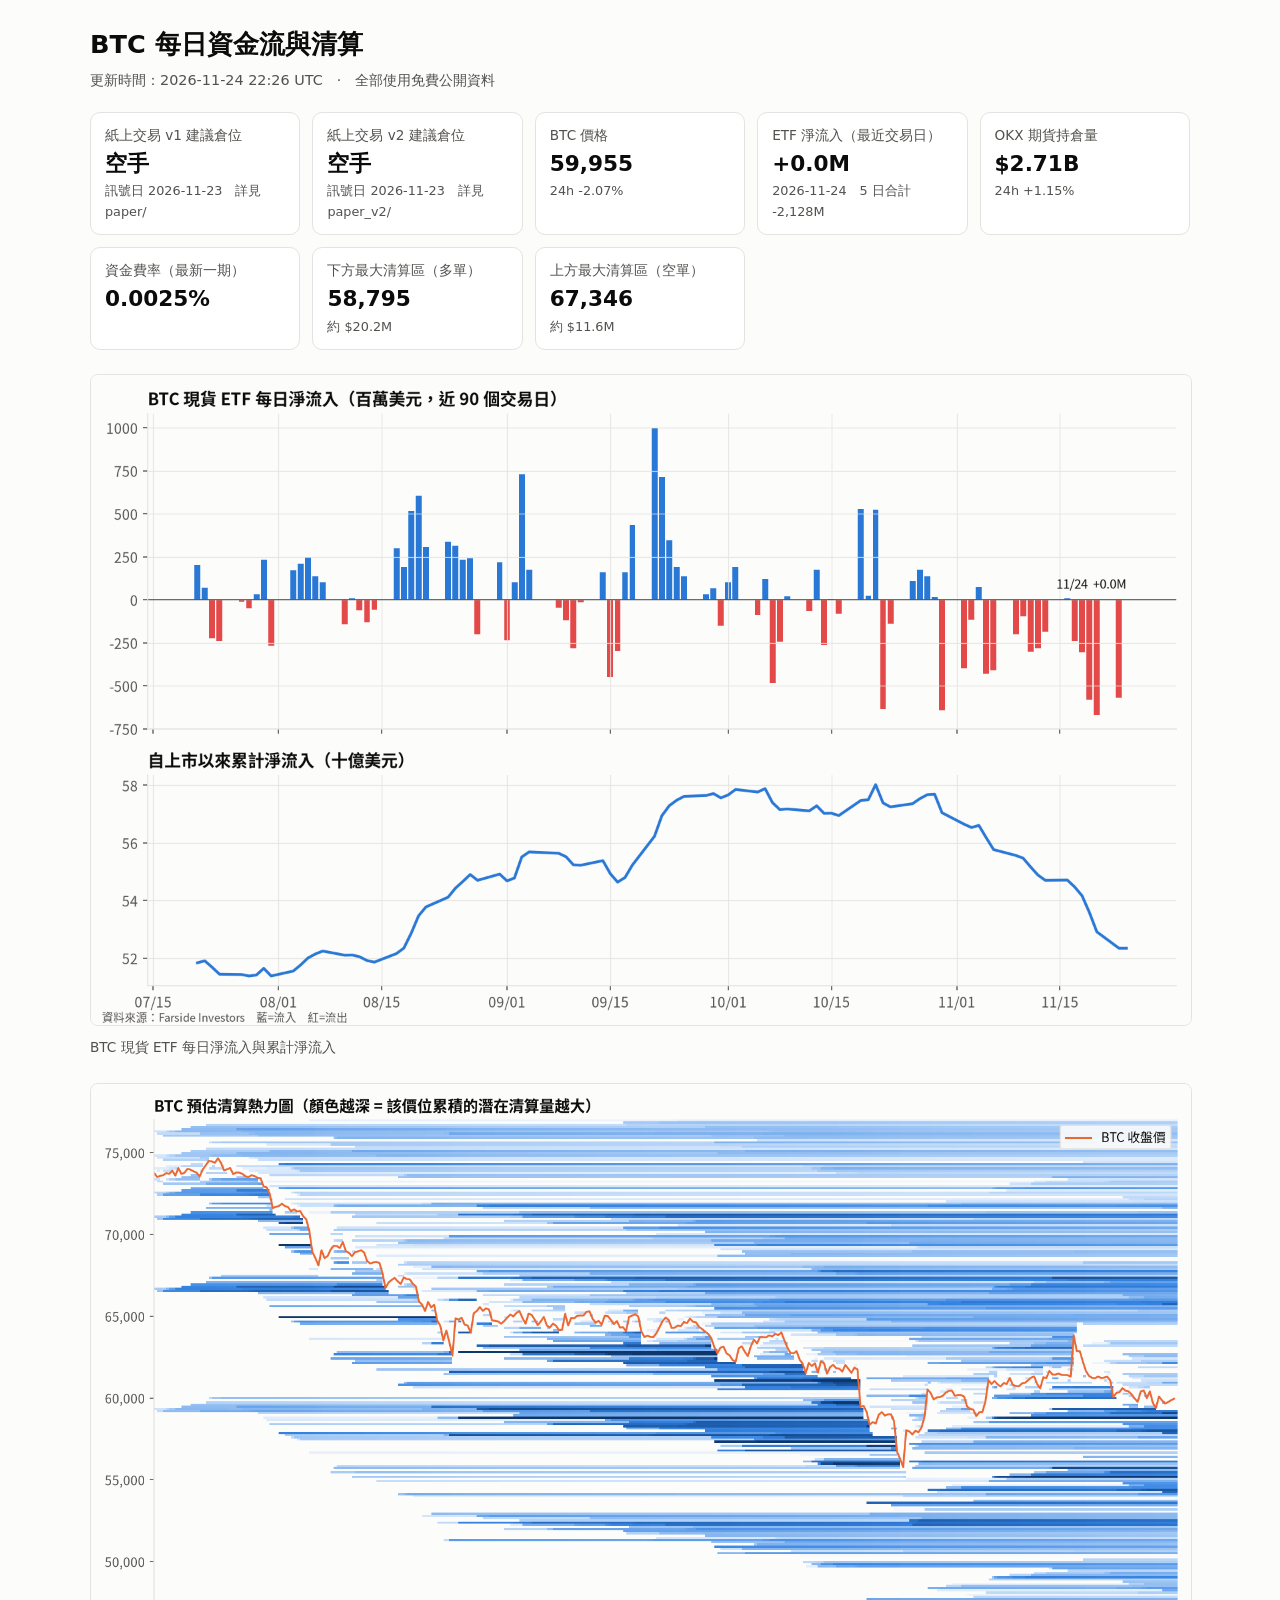
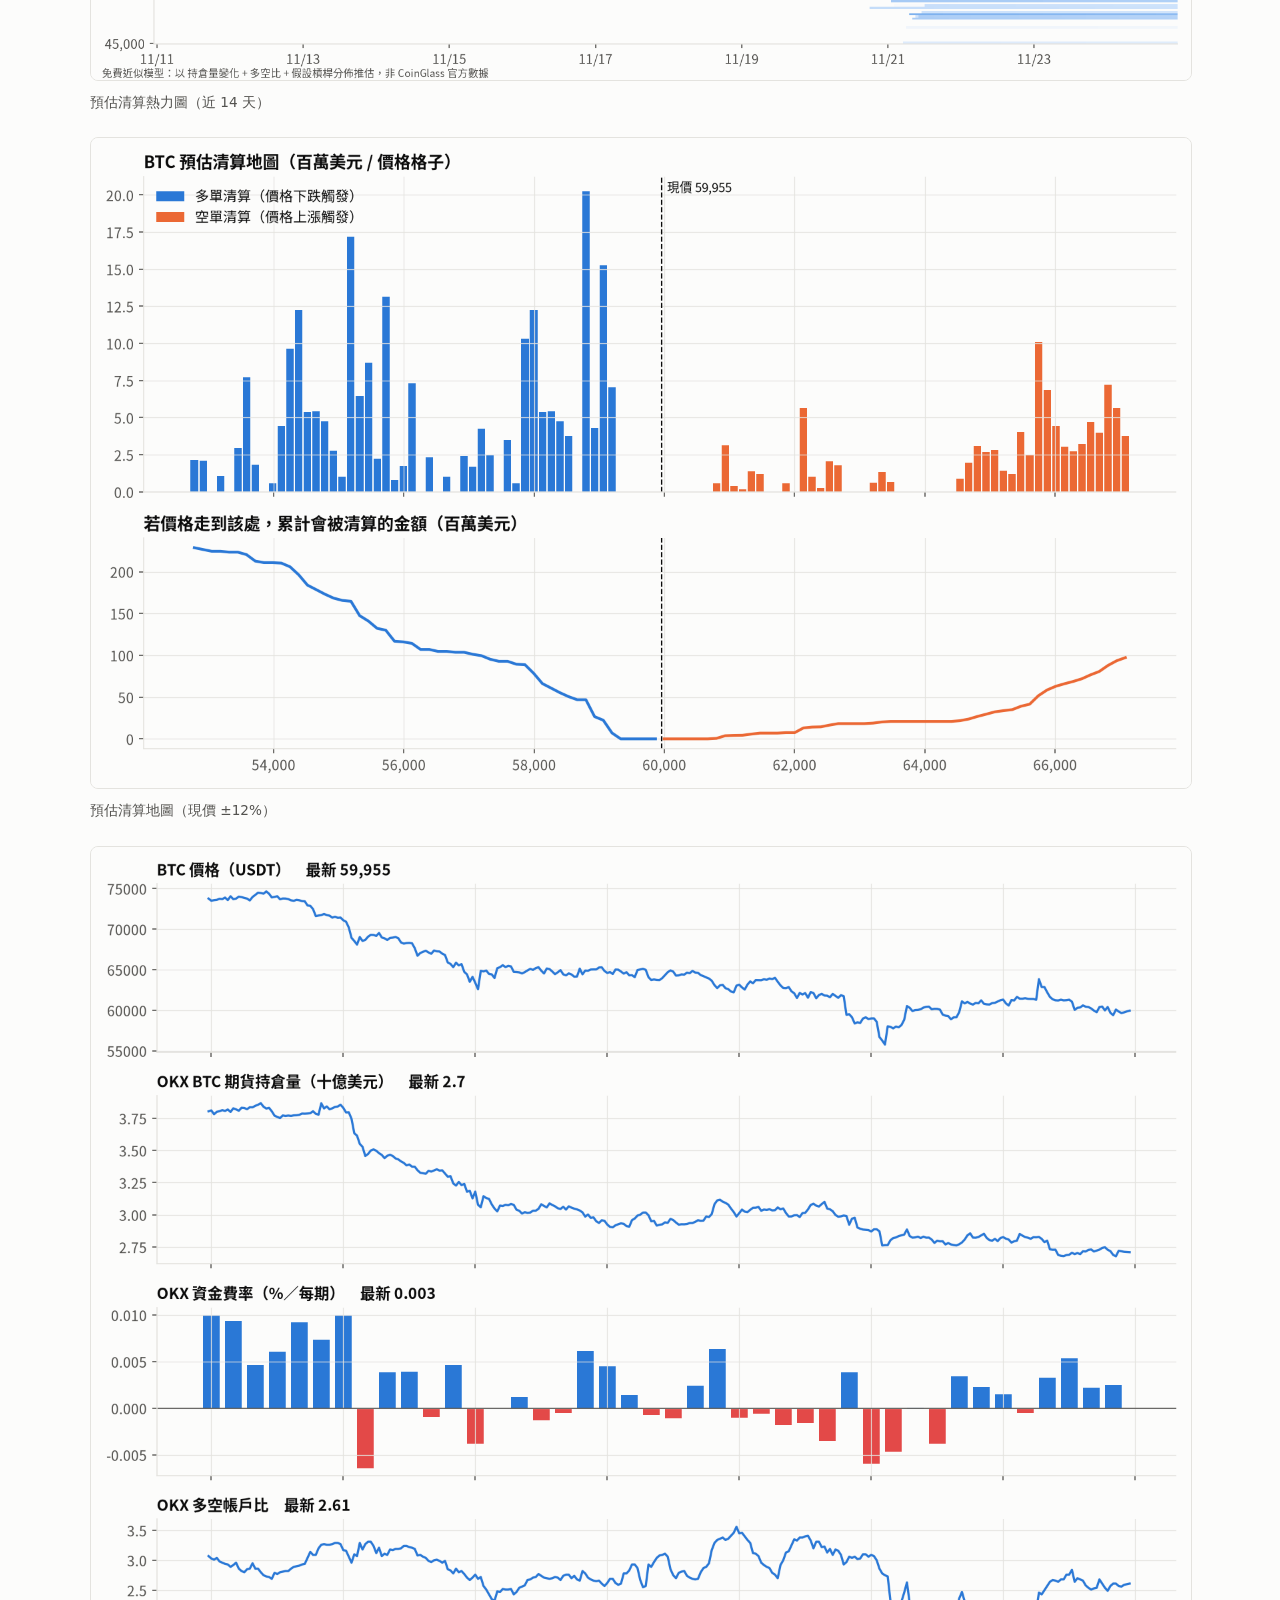
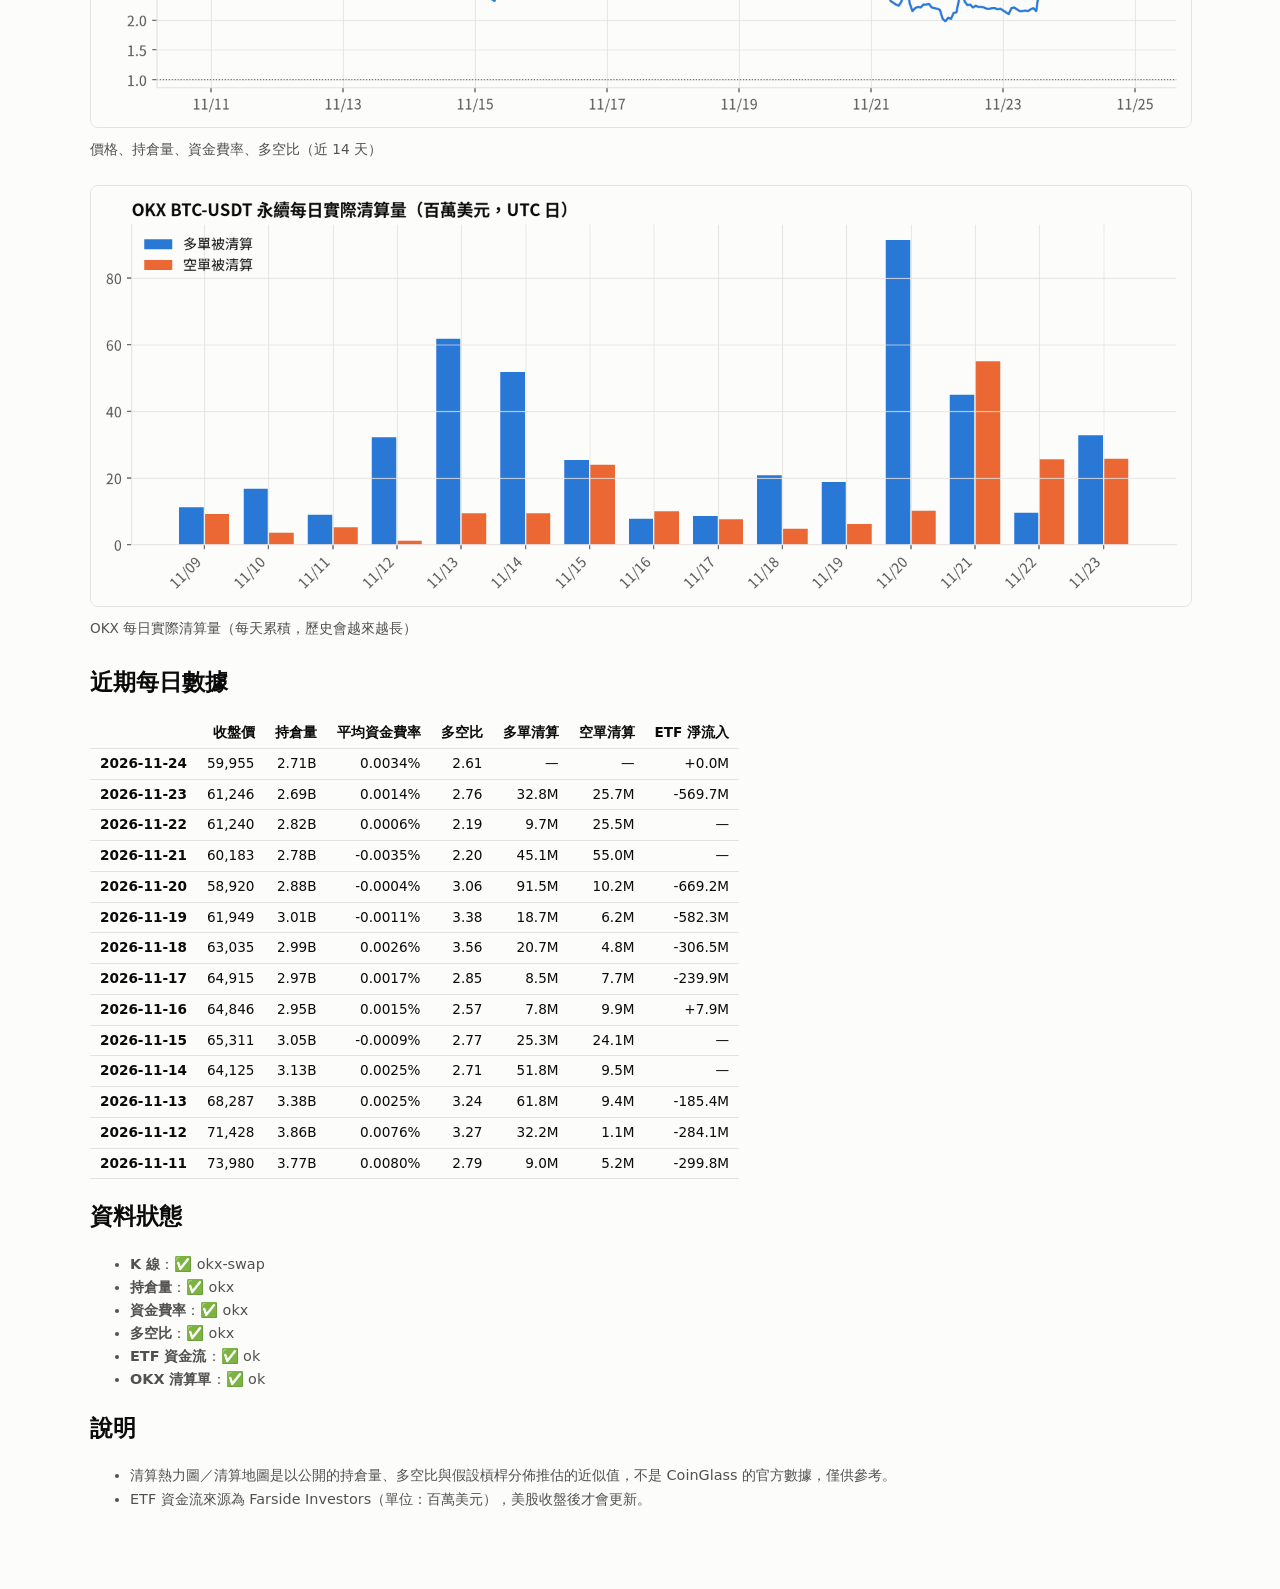
==== docs/index.html @ 1ba08d76 "chore: BTC daily update 2026-11-24 22:26 UTC" ====
<!doctype html>
<html lang="zh-Hant"><head><meta charset="utf-8">
<meta name="viewport" content="width=device-width,initial-scale=1">
<title>BTC 每日資金與清算</title>
<style>
:root { --bg:#fcfcfb; --fg:#0b0b0b; --fg2:#52514e; --line:#e4e3df; --card:#ffffff; }
@media (prefers-color-scheme: dark) { :root:not([data-theme="light"]) {
  --bg:#1a1a19; --fg:#f0efec; --fg2:#c3c2b7; --line:#383835; --card:#232322; } }
:root[data-theme="dark"] { --bg:#1a1a19; --fg:#f0efec; --fg2:#c3c2b7; --line:#383835; --card:#232322; }
body { margin:0; background:var(--bg); color:var(--fg);
  font:15px/1.6 system-ui,-apple-system,"Noto Sans TC","PingFang TC","Microsoft JhengHei",sans-serif; }
main { max-width:1100px; margin:0 auto; padding:24px 16px 64px; }
h1 { font-size:1.6rem; margin:0 0 4px; } .muted { color:var(--fg2); font-size:.9rem; }
.tiles { display:grid; grid-template-columns:repeat(auto-fit,minmax(180px,1fr)); gap:12px; margin:20px 0; }
.tile { background:var(--card); border:1px solid var(--line); border-radius:10px; padding:12px 14px; }
.lbl { color:var(--fg2); font-size:.85rem; } .val { font-size:1.35rem; font-weight:700; font-variant-numeric:tabular-nums; }
.sub { color:var(--fg2); font-size:.8rem; }
figure { margin:24px 0; } img { width:100%; height:auto; border-radius:8px; border:1px solid var(--line); background:#fcfcfb; }
figcaption { color:var(--fg2); font-size:.85rem; margin-top:4px; }
.scroll { overflow-x:auto; } table.data { border-collapse:collapse; font-variant-numeric:tabular-nums; font-size:.85rem; }
table.data th, table.data td { padding:4px 10px; border-bottom:1px solid var(--line); text-align:right; white-space:nowrap; }
</style></head><body><main>
<h1>BTC 每日資金流與清算</h1>
<div class="muted">更新時間：2026-11-24 22:26 UTC　·　全部使用免費公開資料</div>
<div class="tiles"><div class="tile"><div class="lbl">紙上交易 v1 建議倉位</div><div class="val">空手</div><div class="sub">訊號日 2026-11-23　詳見 paper/</div></div><div class="tile"><div class="lbl">紙上交易 v2 建議倉位</div><div class="val">空手</div><div class="sub">訊號日 2026-11-23　詳見 paper_v2/</div></div><div class="tile"><div class="lbl">BTC 價格</div><div class="val">59,955</div><div class="sub">24h -2.07%</div></div><div class="tile"><div class="lbl">ETF 淨流入（最近交易日）</div><div class="val">+0.0M</div><div class="sub">2026-11-24　5 日合計 -2,128M</div></div><div class="tile"><div class="lbl">OKX 期貨持倉量</div><div class="val">$2.71B</div><div class="sub">24h +1.15%</div></div><div class="tile"><div class="lbl">資金費率（最新一期）</div><div class="val">0.0025%</div><div class="sub"></div></div><div class="tile"><div class="lbl">下方最大清算區（多單）</div><div class="val">58,795</div><div class="sub">約 $20.2M</div></div><div class="tile"><div class="lbl">上方最大清算區（空單）</div><div class="val">67,346</div><div class="sub">約 $11.6M</div></div></div>
<figure><img src="img/etf_flows.png" alt="BTC 現貨 ETF 每日淨流入與累計淨流入" loading="lazy"><figcaption>BTC 現貨 ETF 每日淨流入與累計淨流入</figcaption></figure><figure><img src="img/liq_heatmap.png" alt="預估清算熱力圖（近 14 天）" loading="lazy"><figcaption>預估清算熱力圖（近 14 天）</figcaption></figure><figure><img src="img/liq_map.png" alt="預估清算地圖（現價 ±12%）" loading="lazy"><figcaption>預估清算地圖（現價 ±12%）</figcaption></figure><figure><img src="img/derivatives.png" alt="價格、持倉量、資金費率、多空比（近 14 天）" loading="lazy"><figcaption>價格、持倉量、資金費率、多空比（近 14 天）</figcaption></figure><figure><img src="img/liquidations_daily.png" alt="OKX 每日實際清算量（每天累積，歷史會越來越長）" loading="lazy"><figcaption>OKX 每日實際清算量（每天累積，歷史會越來越長）</figcaption></figure>
<h2>近期每日數據</h2><div class="scroll"><table class="dataframe data">
  <thead>
    <tr style="text-align: right;">
      <th></th>
      <th>收盤價</th>
      <th>持倉量</th>
      <th>平均資金費率</th>
      <th>多空比</th>
      <th>多單清算</th>
      <th>空單清算</th>
      <th>ETF 淨流入</th>
    </tr>
  </thead>
  <tbody>
    <tr>
      <th>2026-11-24</th>
      <td>59,955</td>
      <td>2.71B</td>
      <td>0.0034%</td>
      <td>2.61</td>
      <td>—</td>
      <td>—</td>
      <td>+0.0M</td>
    </tr>
    <tr>
      <th>2026-11-23</th>
      <td>61,246</td>
      <td>2.69B</td>
      <td>0.0014%</td>
      <td>2.76</td>
      <td>32.8M</td>
      <td>25.7M</td>
      <td>-569.7M</td>
    </tr>
    <tr>
      <th>2026-11-22</th>
      <td>61,240</td>
      <td>2.82B</td>
      <td>0.0006%</td>
      <td>2.19</td>
      <td>9.7M</td>
      <td>25.5M</td>
      <td>—</td>
    </tr>
    <tr>
      <th>2026-11-21</th>
      <td>60,183</td>
      <td>2.78B</td>
      <td>-0.0035%</td>
      <td>2.20</td>
      <td>45.1M</td>
      <td>55.0M</td>
      <td>—</td>
    </tr>
    <tr>
      <th>2026-11-20</th>
      <td>58,920</td>
      <td>2.88B</td>
      <td>-0.0004%</td>
      <td>3.06</td>
      <td>91.5M</td>
      <td>10.2M</td>
      <td>-669.2M</td>
    </tr>
    <tr>
      <th>2026-11-19</th>
      <td>61,949</td>
      <td>3.01B</td>
      <td>-0.0011%</td>
      <td>3.38</td>
      <td>18.7M</td>
      <td>6.2M</td>
      <td>-582.3M</td>
    </tr>
    <tr>
      <th>2026-11-18</th>
      <td>63,035</td>
      <td>2.99B</td>
      <td>0.0026%</td>
      <td>3.56</td>
      <td>20.7M</td>
      <td>4.8M</td>
      <td>-306.5M</td>
    </tr>
    <tr>
      <th>2026-11-17</th>
      <td>64,915</td>
      <td>2.97B</td>
      <td>0.0017%</td>
      <td>2.85</td>
      <td>8.5M</td>
      <td>7.7M</td>
      <td>-239.9M</td>
    </tr>
    <tr>
      <th>2026-11-16</th>
      <td>64,846</td>
      <td>2.95B</td>
      <td>0.0015%</td>
      <td>2.57</td>
      <td>7.8M</td>
      <td>9.9M</td>
      <td>+7.9M</td>
    </tr>
    <tr>
      <th>2026-11-15</th>
      <td>65,311</td>
      <td>3.05B</td>
      <td>-0.0009%</td>
      <td>2.77</td>
      <td>25.3M</td>
      <td>24.1M</td>
      <td>—</td>
    </tr>
    <tr>
      <th>2026-11-14</th>
      <td>64,125</td>
      <td>3.13B</td>
      <td>0.0025%</td>
      <td>2.71</td>
      <td>51.8M</td>
      <td>9.5M</td>
      <td>—</td>
    </tr>
    <tr>
      <th>2026-11-13</th>
      <td>68,287</td>
      <td>3.38B</td>
      <td>0.0025%</td>
      <td>3.24</td>
      <td>61.8M</td>
      <td>9.4M</td>
      <td>-185.4M</td>
    </tr>
    <tr>
      <th>2026-11-12</th>
      <td>71,428</td>
      <td>3.86B</td>
      <td>0.0076%</td>
      <td>3.27</td>
      <td>32.2M</td>
      <td>1.1M</td>
      <td>-284.1M</td>
    </tr>
    <tr>
      <th>2026-11-11</th>
      <td>73,980</td>
      <td>3.77B</td>
      <td>0.0080%</td>
      <td>2.79</td>
      <td>9.0M</td>
      <td>5.2M</td>
      <td>-299.8M</td>
    </tr>
  </tbody>
</table></div>
<h2>資料狀態</h2><ul class="muted"><li><b>K 線</b>：✅ okx-swap</li><li><b>持倉量</b>：✅ okx</li><li><b>資金費率</b>：✅ okx</li><li><b>多空比</b>：✅ okx</li><li><b>ETF 資金流</b>：✅ ok</li><li><b>OKX 清算單</b>：✅ ok</li></ul>
<h2>說明</h2><ul class="muted">
<li>清算熱力圖／清算地圖是以公開的持倉量、多空比與假設槓桿分佈推估的近似值，不是 CoinGlass 的官方數據，僅供參考。</li>
<li>ETF 資金流來源為 Farside Investors（單位：百萬美元），美股收盤後才會更新。</li>
</ul></main></body></html>
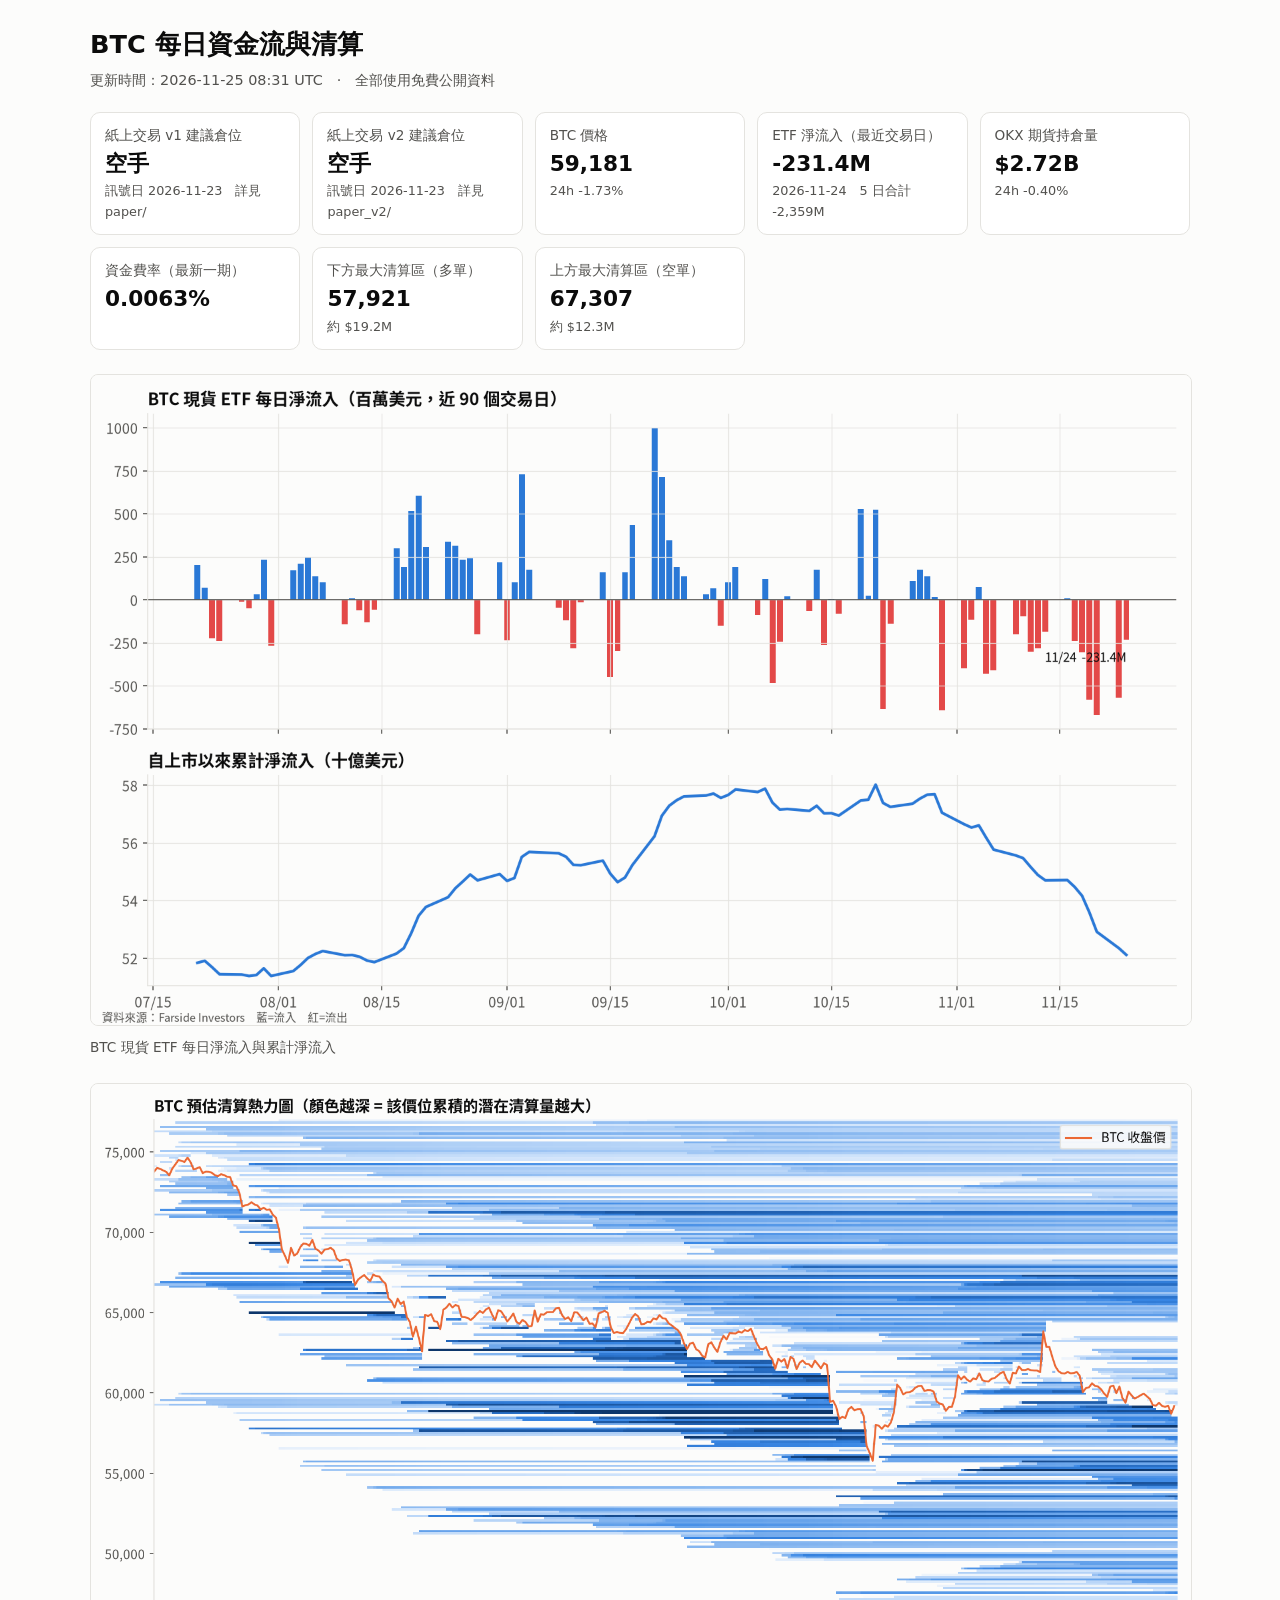
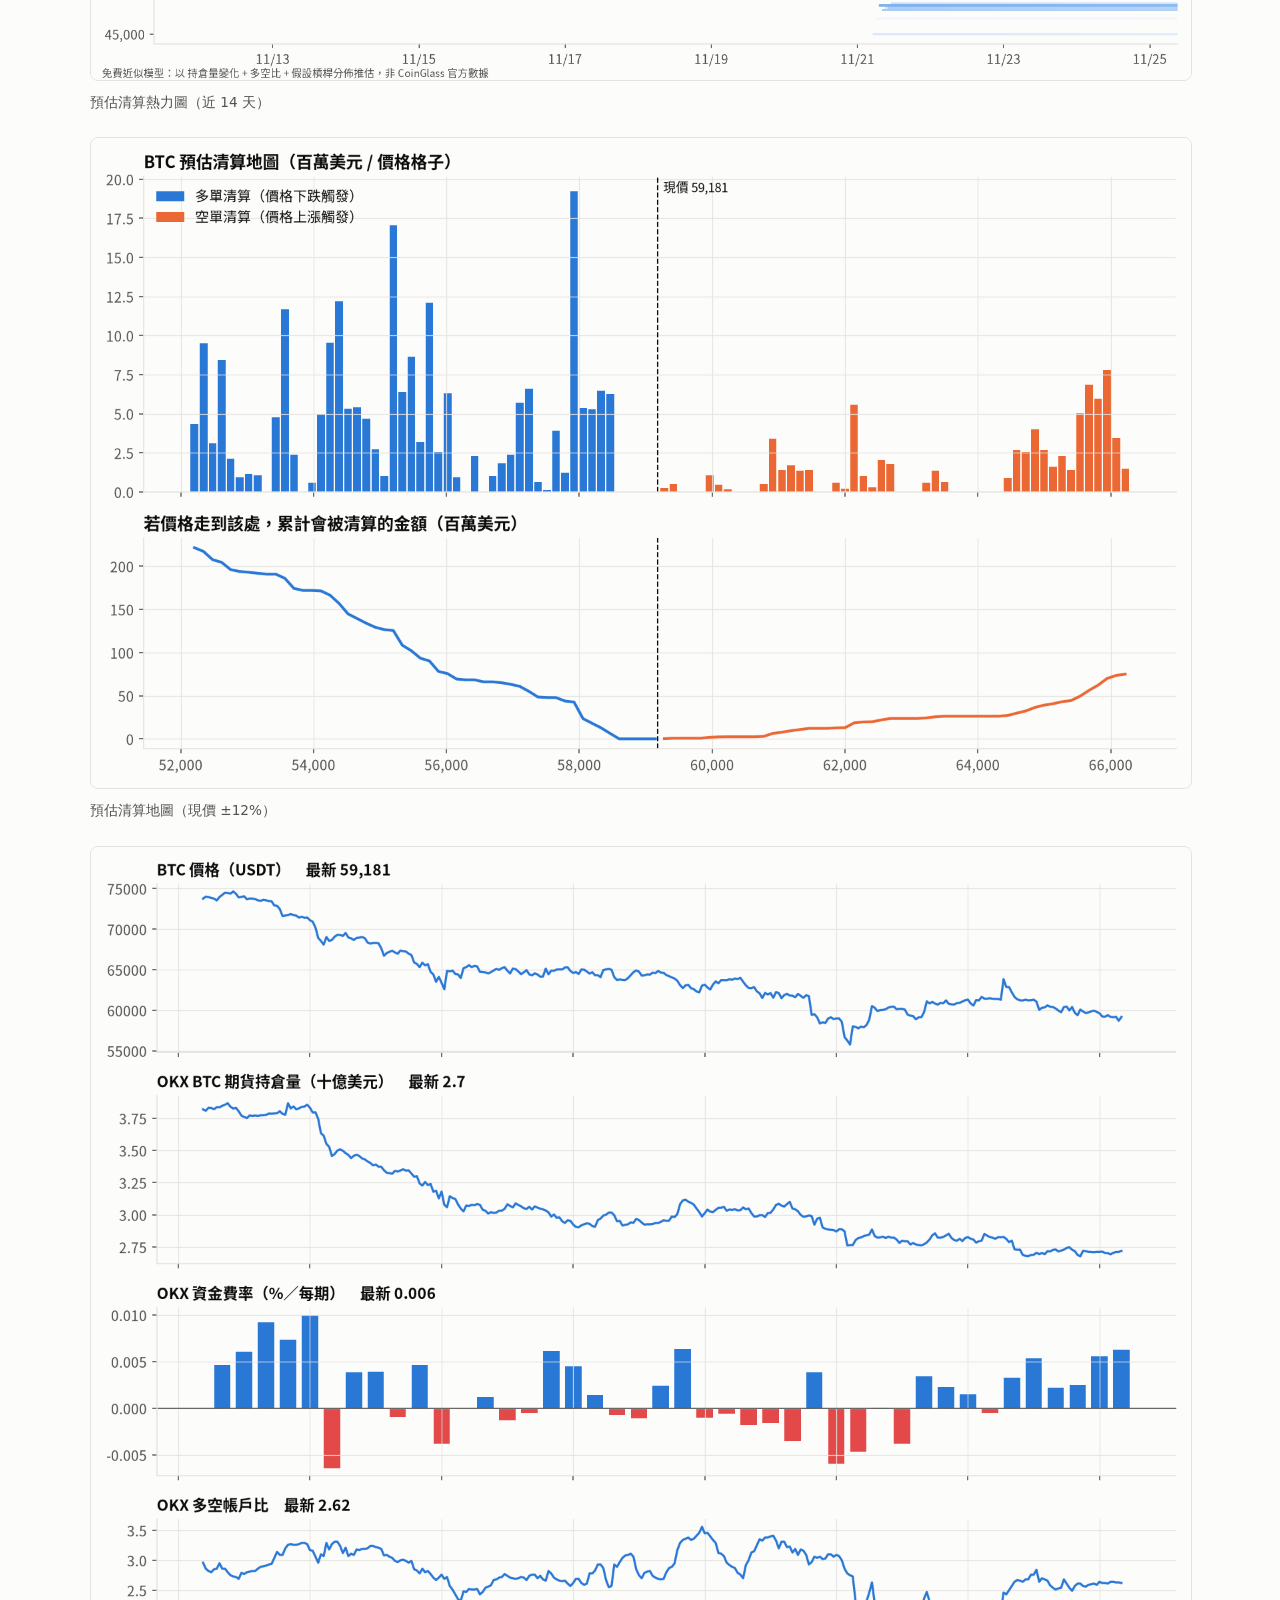
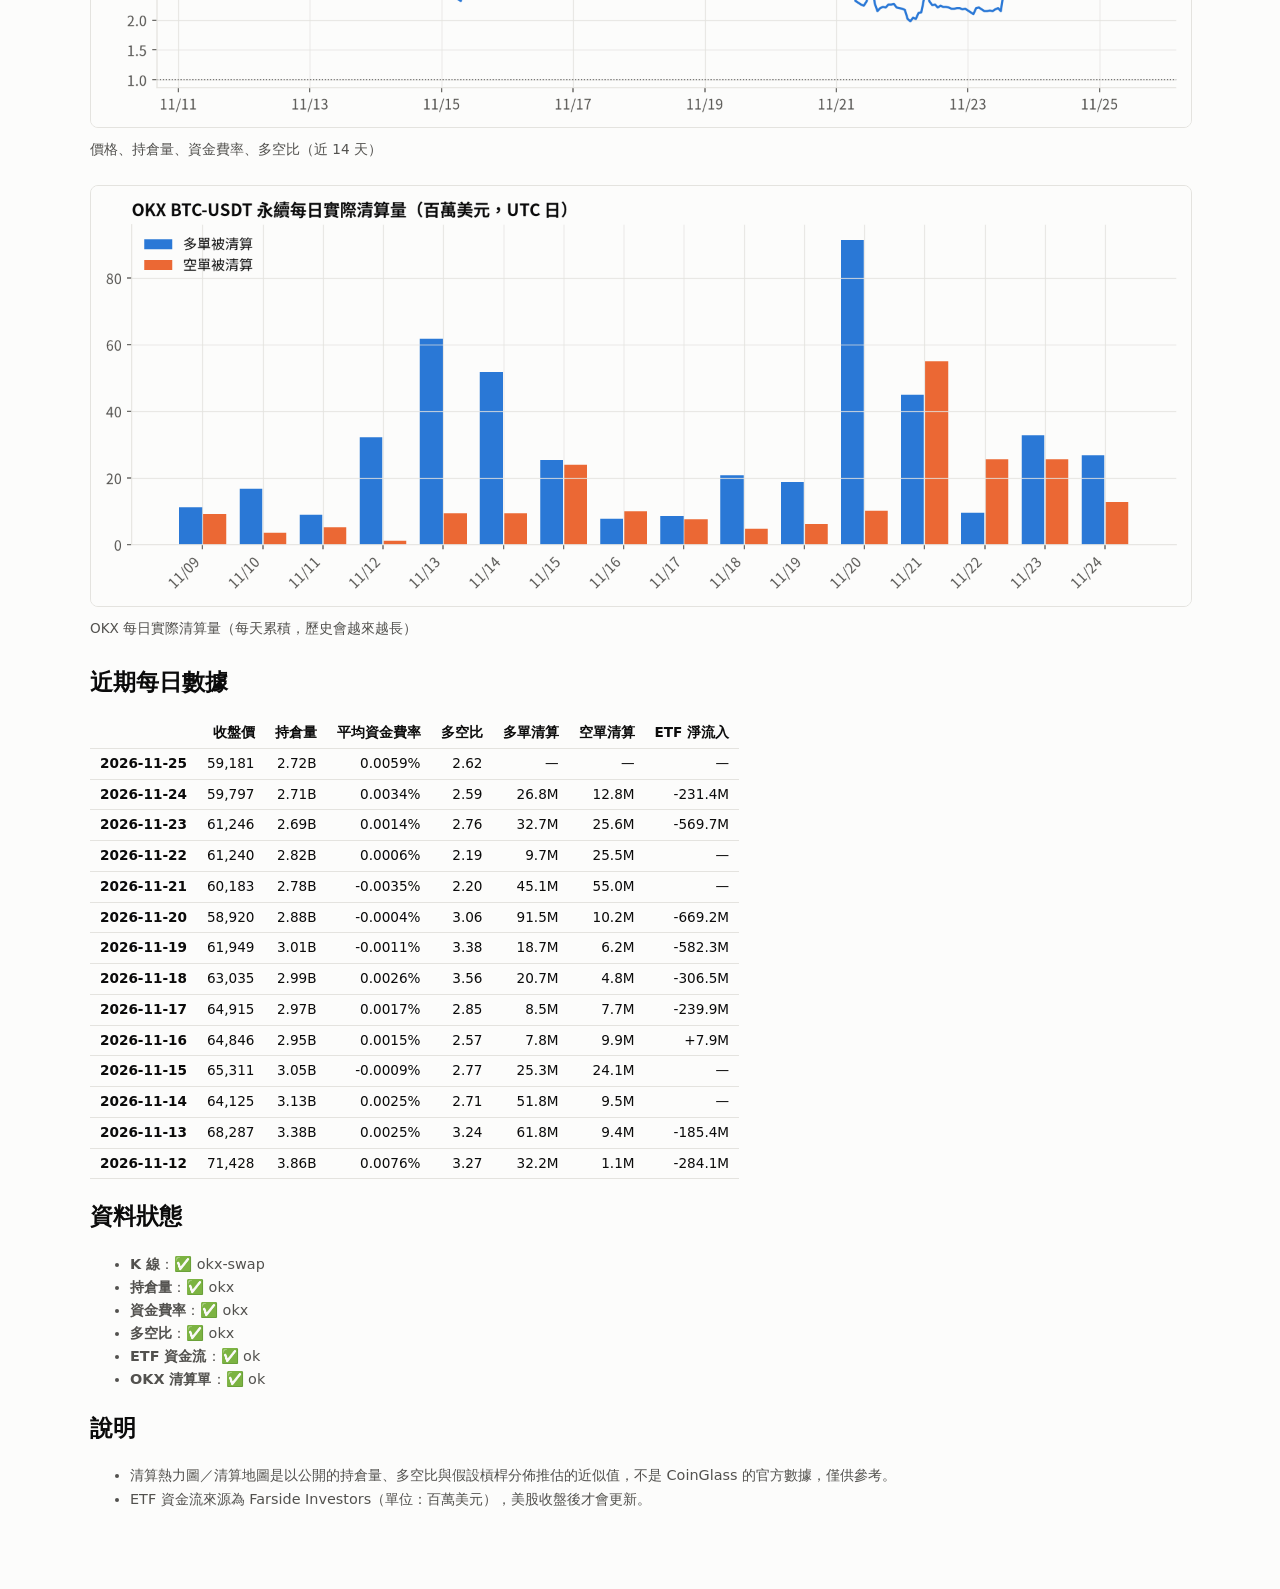
==== commit 68139a6e: "chore: BTC daily update 2026-11-25 08:31 UTC" ====
--- a/docs/index.html
+++ b/docs/index.html
@@ -21,8 +21,8 @@
 table.data th, table.data td { padding:4px 10px; border-bottom:1px solid var(--line); text-align:right; white-space:nowrap; }
 </style></head><body><main>
 <h1>BTC 每日資金流與清算</h1>
-<div class="muted">更新時間：2026-11-24 22:26 UTC　·　全部使用免費公開資料</div>
-<div class="tiles"><div class="tile"><div class="lbl">紙上交易 v1 建議倉位</div><div class="val">空手</div><div class="sub">訊號日 2026-11-23　詳見 paper/</div></div><div class="tile"><div class="lbl">紙上交易 v2 建議倉位</div><div class="val">空手</div><div class="sub">訊號日 2026-11-23　詳見 paper_v2/</div></div><div class="tile"><div class="lbl">BTC 價格</div><div class="val">59,955</div><div class="sub">24h -2.07%</div></div><div class="tile"><div class="lbl">ETF 淨流入（最近交易日）</div><div class="val">+0.0M</div><div class="sub">2026-11-24　5 日合計 -2,128M</div></div><div class="tile"><div class="lbl">OKX 期貨持倉量</div><div class="val">$2.71B</div><div class="sub">24h +1.15%</div></div><div class="tile"><div class="lbl">資金費率（最新一期）</div><div class="val">0.0025%</div><div class="sub"></div></div><div class="tile"><div class="lbl">下方最大清算區（多單）</div><div class="val">58,795</div><div class="sub">約 $20.2M</div></div><div class="tile"><div class="lbl">上方最大清算區（空單）</div><div class="val">67,346</div><div class="sub">約 $11.6M</div></div></div>
+<div class="muted">更新時間：2026-11-25 08:31 UTC　·　全部使用免費公開資料</div>
+<div class="tiles"><div class="tile"><div class="lbl">紙上交易 v1 建議倉位</div><div class="val">空手</div><div class="sub">訊號日 2026-11-23　詳見 paper/</div></div><div class="tile"><div class="lbl">紙上交易 v2 建議倉位</div><div class="val">空手</div><div class="sub">訊號日 2026-11-23　詳見 paper_v2/</div></div><div class="tile"><div class="lbl">BTC 價格</div><div class="val">59,181</div><div class="sub">24h -1.73%</div></div><div class="tile"><div class="lbl">ETF 淨流入（最近交易日）</div><div class="val">-231.4M</div><div class="sub">2026-11-24　5 日合計 -2,359M</div></div><div class="tile"><div class="lbl">OKX 期貨持倉量</div><div class="val">$2.72B</div><div class="sub">24h -0.40%</div></div><div class="tile"><div class="lbl">資金費率（最新一期）</div><div class="val">0.0063%</div><div class="sub"></div></div><div class="tile"><div class="lbl">下方最大清算區（多單）</div><div class="val">57,921</div><div class="sub">約 $19.2M</div></div><div class="tile"><div class="lbl">上方最大清算區（空單）</div><div class="val">67,307</div><div class="sub">約 $12.3M</div></div></div>
 <figure><img src="img/etf_flows.png" alt="BTC 現貨 ETF 每日淨流入與累計淨流入" loading="lazy"><figcaption>BTC 現貨 ETF 每日淨流入與累計淨流入</figcaption></figure><figure><img src="img/liq_heatmap.png" alt="預估清算熱力圖（近 14 天）" loading="lazy"><figcaption>預估清算熱力圖（近 14 天）</figcaption></figure><figure><img src="img/liq_map.png" alt="預估清算地圖（現價 ±12%）" loading="lazy"><figcaption>預估清算地圖（現價 ±12%）</figcaption></figure><figure><img src="img/derivatives.png" alt="價格、持倉量、資金費率、多空比（近 14 天）" loading="lazy"><figcaption>價格、持倉量、資金費率、多空比（近 14 天）</figcaption></figure><figure><img src="img/liquidations_daily.png" alt="OKX 每日實際清算量（每天累積，歷史會越來越長）" loading="lazy"><figcaption>OKX 每日實際清算量（每天累積，歷史會越來越長）</figcaption></figure>
 <h2>近期每日數據</h2><div class="scroll"><table class="dataframe data">
   <thead>
@@ -39,14 +39,24 @@
   </thead>
   <tbody>
     <tr>
+      <th>2026-11-25</th>
+      <td>59,181</td>
+      <td>2.72B</td>
+      <td>0.0059%</td>
+      <td>2.62</td>
+      <td>—</td>
+      <td>—</td>
+      <td>—</td>
+    </tr>
+    <tr>
       <th>2026-11-24</th>
-      <td>59,955</td>
+      <td>59,797</td>
       <td>2.71B</td>
       <td>0.0034%</td>
-      <td>2.61</td>
-      <td>—</td>
-      <td>—</td>
-      <td>+0.0M</td>
+      <td>2.59</td>
+      <td>26.8M</td>
+      <td>12.8M</td>
+      <td>-231.4M</td>
     </tr>
     <tr>
       <th>2026-11-23</th>
@@ -54,8 +64,8 @@
       <td>2.69B</td>
       <td>0.0014%</td>
       <td>2.76</td>
-      <td>32.8M</td>
-      <td>25.7M</td>
+      <td>32.7M</td>
+      <td>25.6M</td>
       <td>-569.7M</td>
     </tr>
     <tr>
@@ -168,16 +178,6 @@
       <td>1.1M</td>
       <td>-284.1M</td>
     </tr>
-    <tr>
-      <th>2026-11-11</th>
-      <td>73,980</td>
-      <td>3.77B</td>
-      <td>0.0080%</td>
-      <td>2.79</td>
-      <td>9.0M</td>
-      <td>5.2M</td>
-      <td>-299.8M</td>
-    </tr>
   </tbody>
 </table></div>
 <h2>資料狀態</h2><ul class="muted"><li><b>K 線</b>：✅ okx-swap</li><li><b>持倉量</b>：✅ okx</li><li><b>資金費率</b>：✅ okx</li><li><b>多空比</b>：✅ okx</li><li><b>ETF 資金流</b>：✅ ok</li><li><b>OKX 清算單</b>：✅ ok</li></ul>
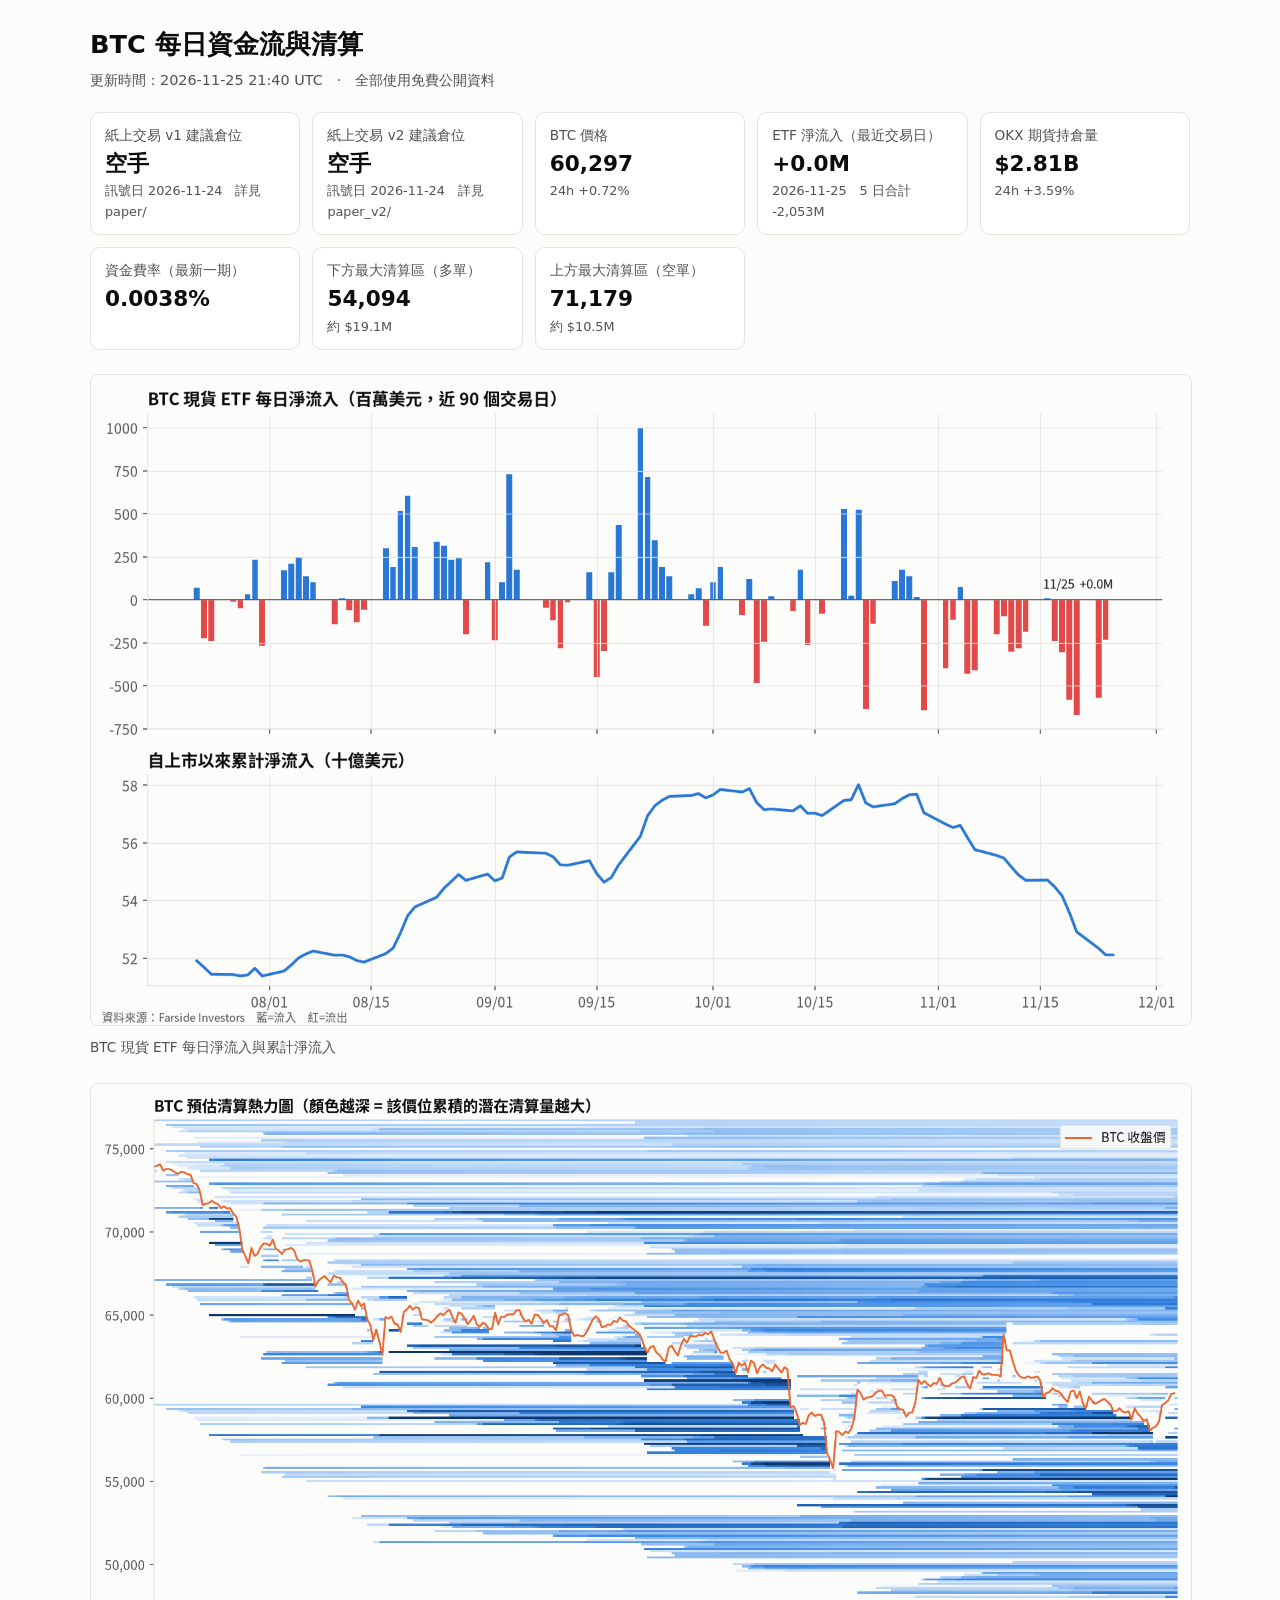
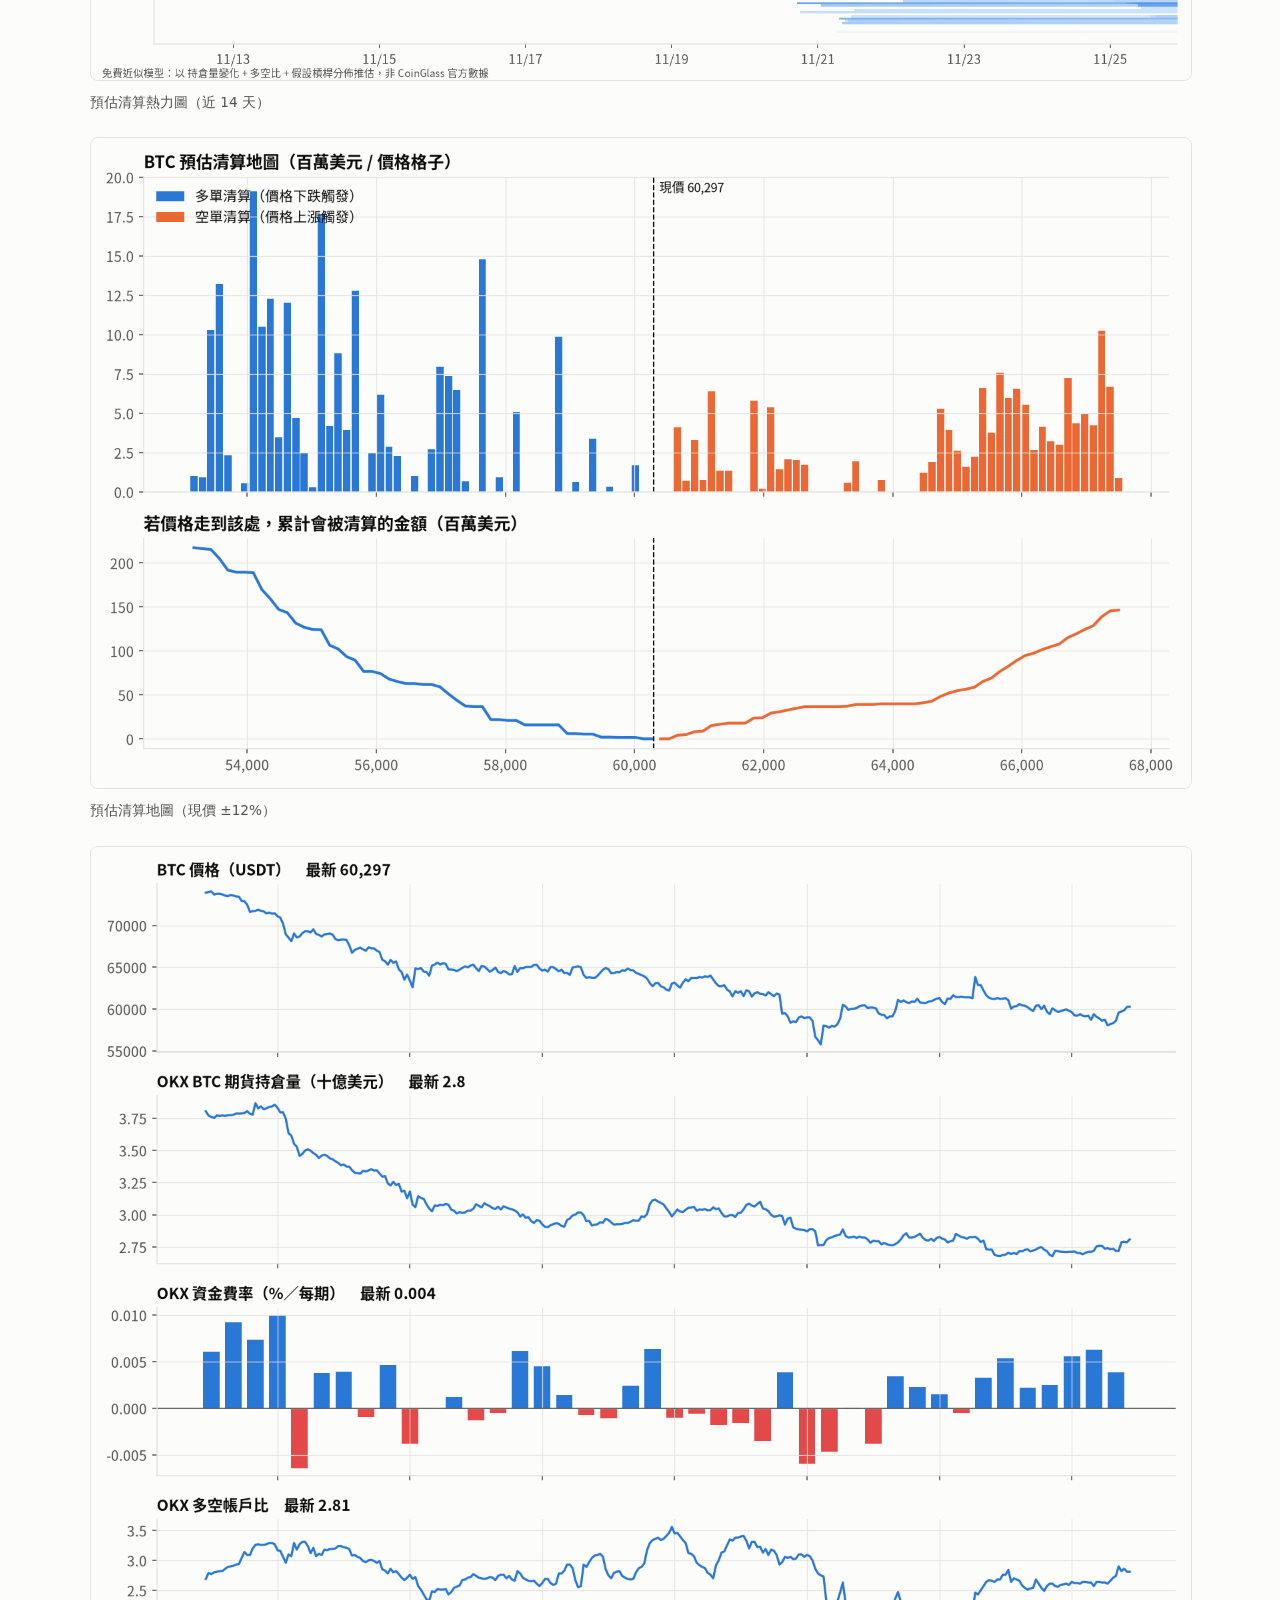
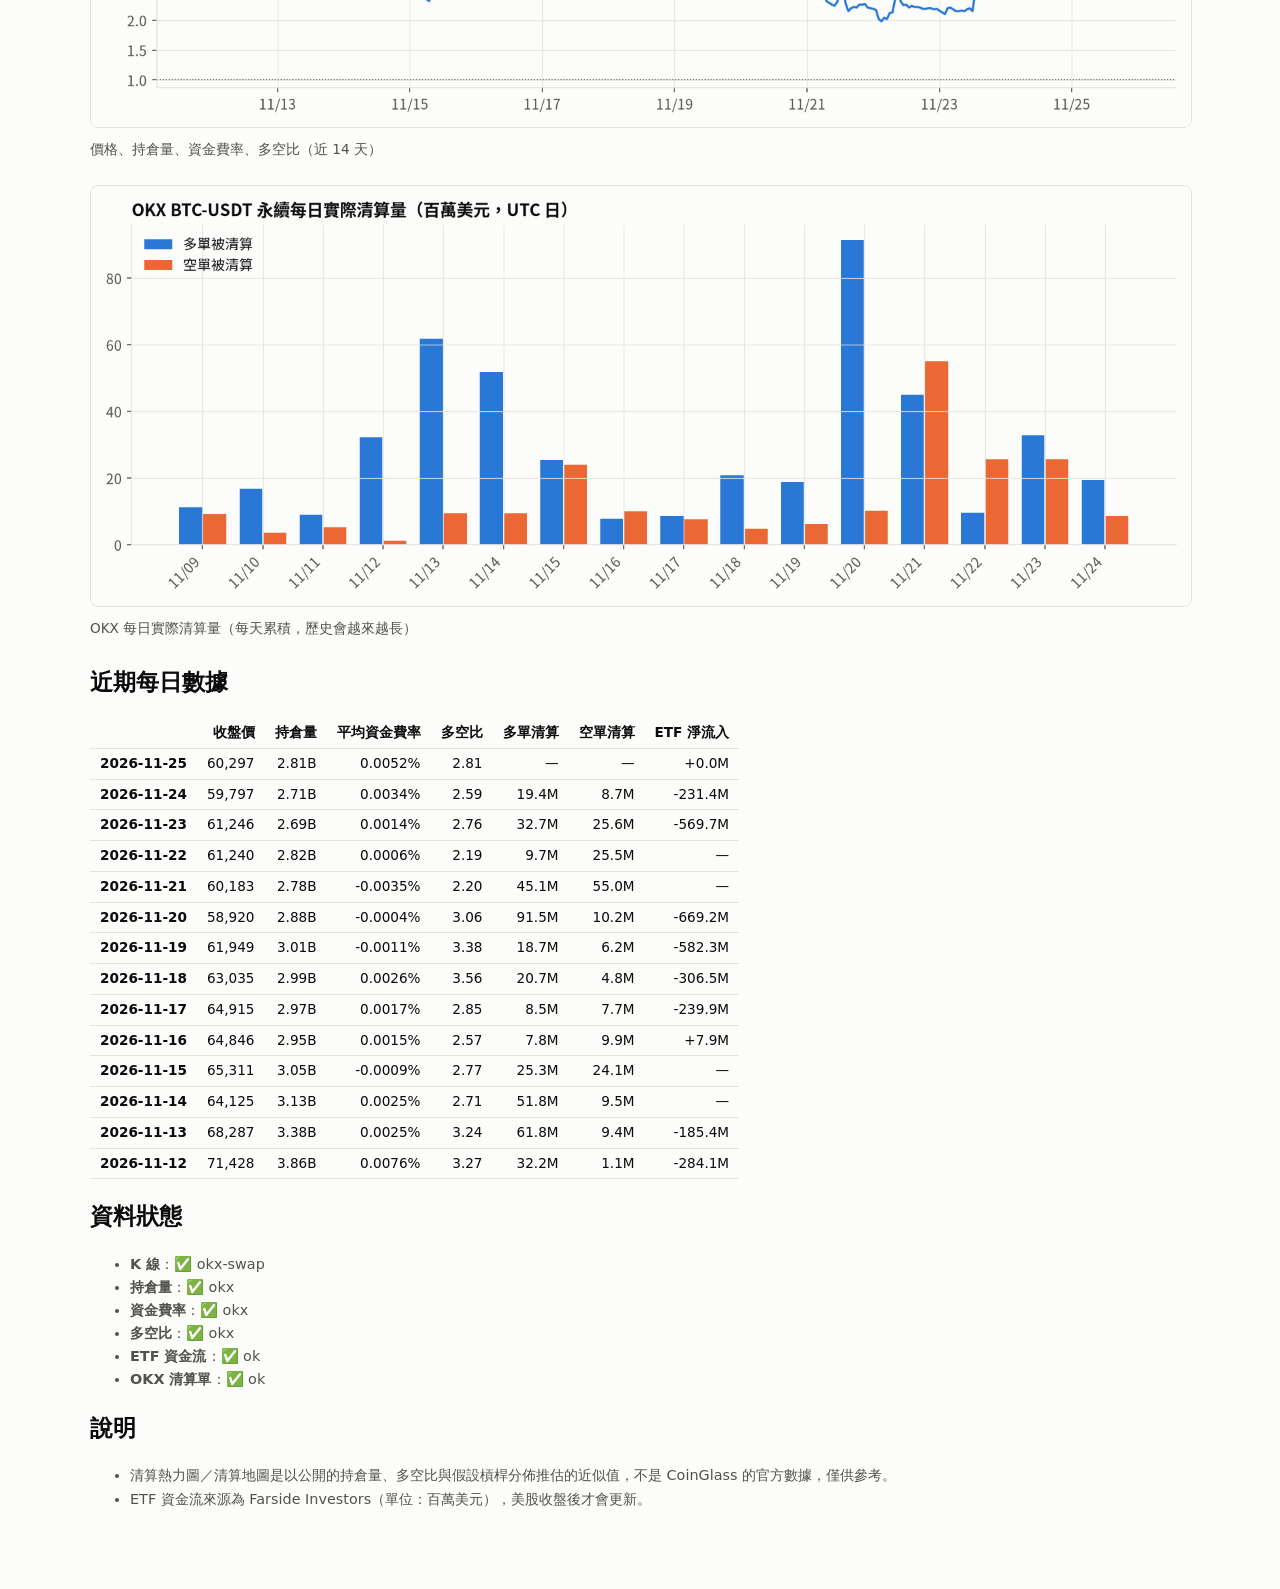
==== commit da73ed5d: "chore: BTC daily update 2026-11-25 21:40 UTC" ====
--- a/docs/index.html
+++ b/docs/index.html
@@ -21,8 +21,8 @@
 table.data th, table.data td { padding:4px 10px; border-bottom:1px solid var(--line); text-align:right; white-space:nowrap; }
 </style></head><body><main>
 <h1>BTC 每日資金流與清算</h1>
-<div class="muted">更新時間：2026-11-25 08:31 UTC　·　全部使用免費公開資料</div>
-<div class="tiles"><div class="tile"><div class="lbl">紙上交易 v1 建議倉位</div><div class="val">空手</div><div class="sub">訊號日 2026-11-23　詳見 paper/</div></div><div class="tile"><div class="lbl">紙上交易 v2 建議倉位</div><div class="val">空手</div><div class="sub">訊號日 2026-11-23　詳見 paper_v2/</div></div><div class="tile"><div class="lbl">BTC 價格</div><div class="val">59,181</div><div class="sub">24h -1.73%</div></div><div class="tile"><div class="lbl">ETF 淨流入（最近交易日）</div><div class="val">-231.4M</div><div class="sub">2026-11-24　5 日合計 -2,359M</div></div><div class="tile"><div class="lbl">OKX 期貨持倉量</div><div class="val">$2.72B</div><div class="sub">24h -0.40%</div></div><div class="tile"><div class="lbl">資金費率（最新一期）</div><div class="val">0.0063%</div><div class="sub"></div></div><div class="tile"><div class="lbl">下方最大清算區（多單）</div><div class="val">57,921</div><div class="sub">約 $19.2M</div></div><div class="tile"><div class="lbl">上方最大清算區（空單）</div><div class="val">67,307</div><div class="sub">約 $12.3M</div></div></div>
+<div class="muted">更新時間：2026-11-25 21:40 UTC　·　全部使用免費公開資料</div>
+<div class="tiles"><div class="tile"><div class="lbl">紙上交易 v1 建議倉位</div><div class="val">空手</div><div class="sub">訊號日 2026-11-24　詳見 paper/</div></div><div class="tile"><div class="lbl">紙上交易 v2 建議倉位</div><div class="val">空手</div><div class="sub">訊號日 2026-11-24　詳見 paper_v2/</div></div><div class="tile"><div class="lbl">BTC 價格</div><div class="val">60,297</div><div class="sub">24h +0.72%</div></div><div class="tile"><div class="lbl">ETF 淨流入（最近交易日）</div><div class="val">+0.0M</div><div class="sub">2026-11-25　5 日合計 -2,053M</div></div><div class="tile"><div class="lbl">OKX 期貨持倉量</div><div class="val">$2.81B</div><div class="sub">24h +3.59%</div></div><div class="tile"><div class="lbl">資金費率（最新一期）</div><div class="val">0.0038%</div><div class="sub"></div></div><div class="tile"><div class="lbl">下方最大清算區（多單）</div><div class="val">54,094</div><div class="sub">約 $19.1M</div></div><div class="tile"><div class="lbl">上方最大清算區（空單）</div><div class="val">71,179</div><div class="sub">約 $10.5M</div></div></div>
 <figure><img src="img/etf_flows.png" alt="BTC 現貨 ETF 每日淨流入與累計淨流入" loading="lazy"><figcaption>BTC 現貨 ETF 每日淨流入與累計淨流入</figcaption></figure><figure><img src="img/liq_heatmap.png" alt="預估清算熱力圖（近 14 天）" loading="lazy"><figcaption>預估清算熱力圖（近 14 天）</figcaption></figure><figure><img src="img/liq_map.png" alt="預估清算地圖（現價 ±12%）" loading="lazy"><figcaption>預估清算地圖（現價 ±12%）</figcaption></figure><figure><img src="img/derivatives.png" alt="價格、持倉量、資金費率、多空比（近 14 天）" loading="lazy"><figcaption>價格、持倉量、資金費率、多空比（近 14 天）</figcaption></figure><figure><img src="img/liquidations_daily.png" alt="OKX 每日實際清算量（每天累積，歷史會越來越長）" loading="lazy"><figcaption>OKX 每日實際清算量（每天累積，歷史會越來越長）</figcaption></figure>
 <h2>近期每日數據</h2><div class="scroll"><table class="dataframe data">
   <thead>
@@ -40,13 +40,13 @@
   <tbody>
     <tr>
       <th>2026-11-25</th>
-      <td>59,181</td>
-      <td>2.72B</td>
-      <td>0.0059%</td>
-      <td>2.62</td>
+      <td>60,297</td>
+      <td>2.81B</td>
+      <td>0.0052%</td>
+      <td>2.81</td>
       <td>—</td>
       <td>—</td>
-      <td>—</td>
+      <td>+0.0M</td>
     </tr>
     <tr>
       <th>2026-11-24</th>
@@ -54,8 +54,8 @@
       <td>2.71B</td>
       <td>0.0034%</td>
       <td>2.59</td>
-      <td>26.8M</td>
-      <td>12.8M</td>
+      <td>19.4M</td>
+      <td>8.7M</td>
       <td>-231.4M</td>
     </tr>
     <tr>
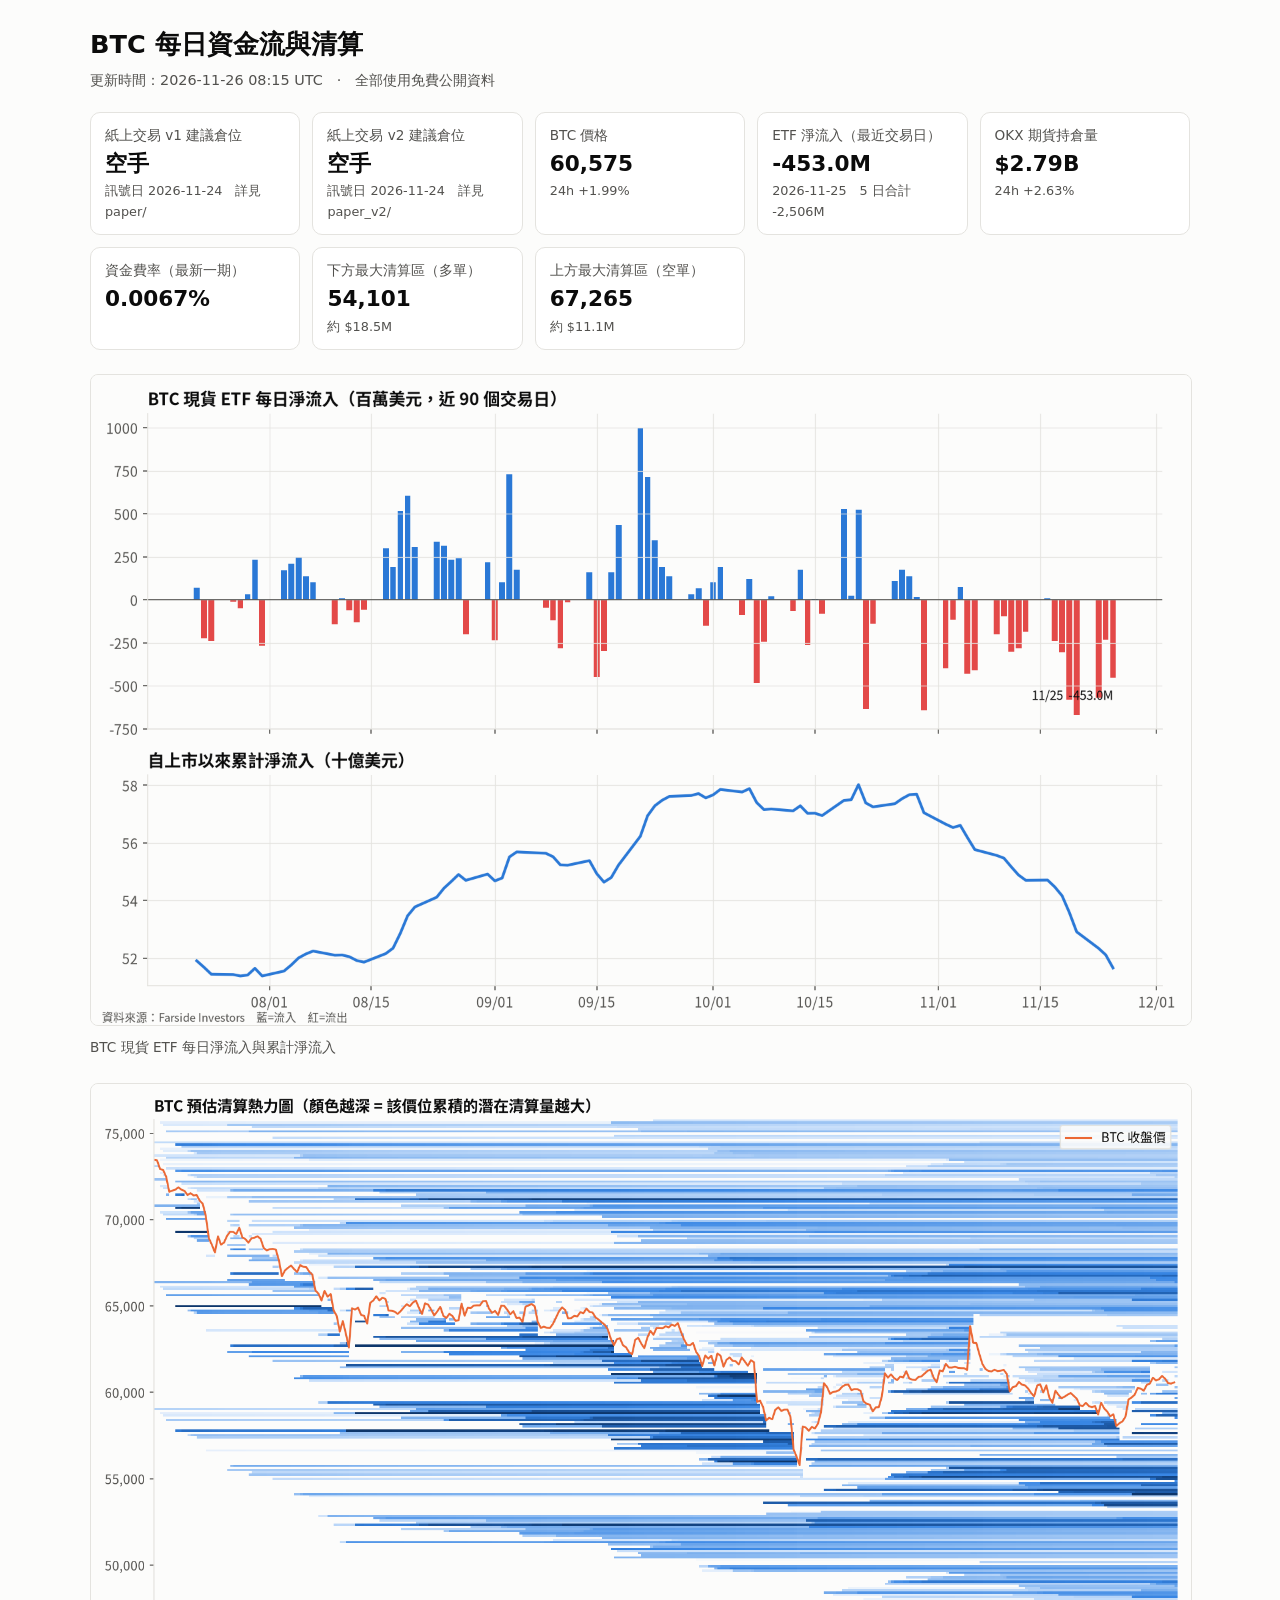
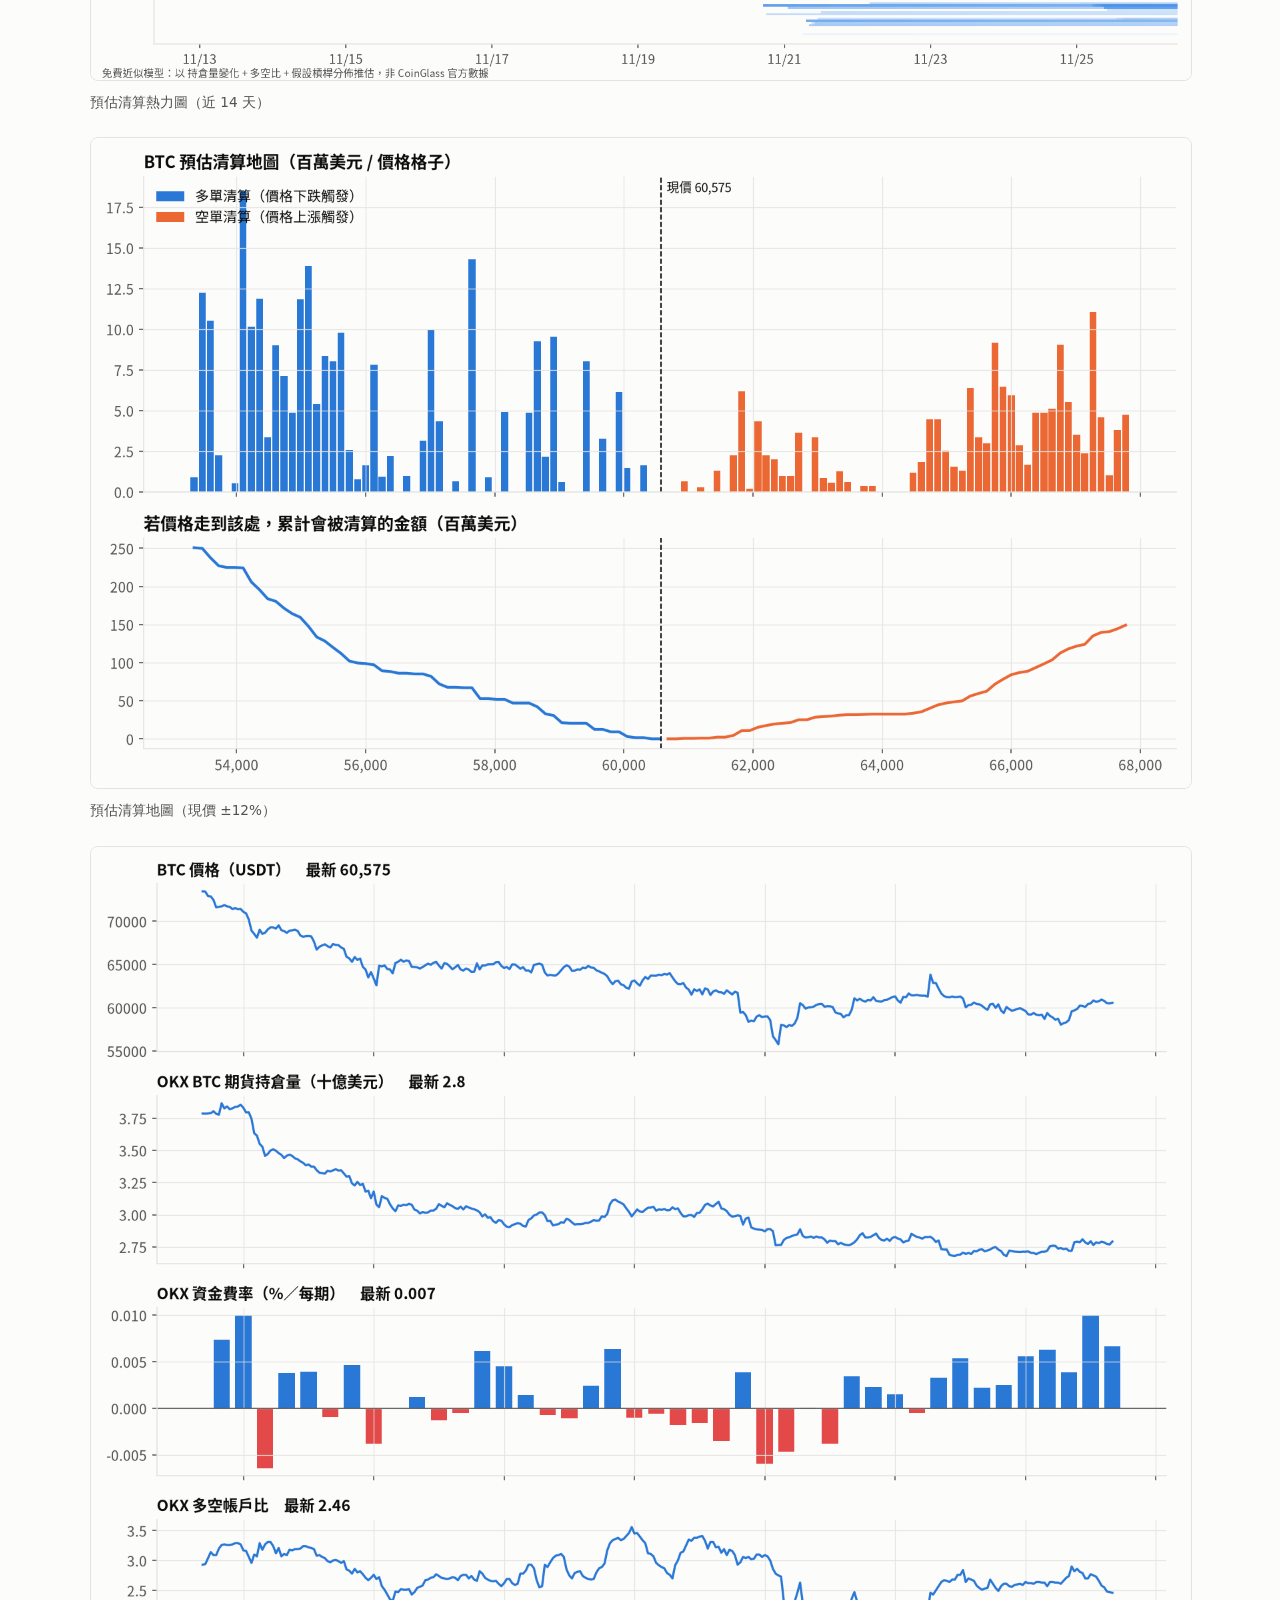
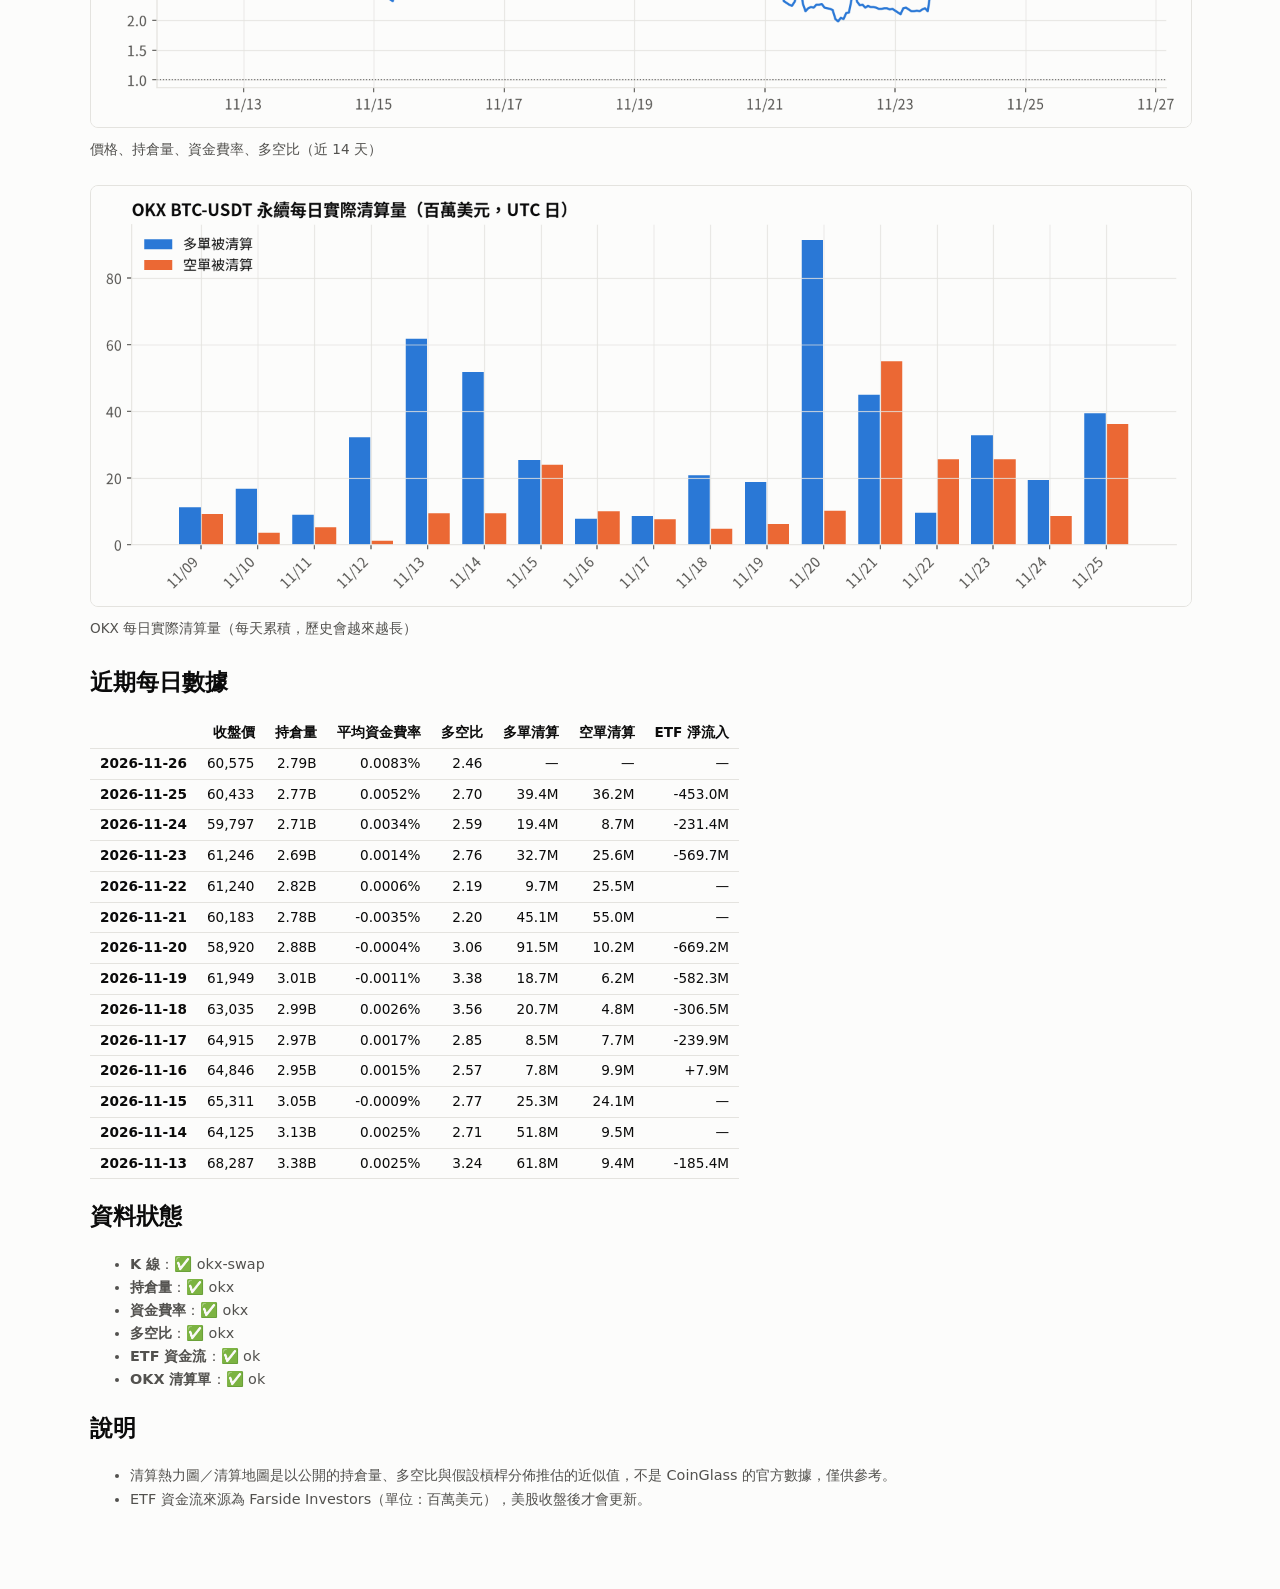
==== commit 193d7d07: "chore: BTC daily update 2026-11-26 08:15 UTC" ====
--- a/docs/index.html
+++ b/docs/index.html
@@ -21,8 +21,8 @@
 table.data th, table.data td { padding:4px 10px; border-bottom:1px solid var(--line); text-align:right; white-space:nowrap; }
 </style></head><body><main>
 <h1>BTC 每日資金流與清算</h1>
-<div class="muted">更新時間：2026-11-25 21:40 UTC　·　全部使用免費公開資料</div>
-<div class="tiles"><div class="tile"><div class="lbl">紙上交易 v1 建議倉位</div><div class="val">空手</div><div class="sub">訊號日 2026-11-24　詳見 paper/</div></div><div class="tile"><div class="lbl">紙上交易 v2 建議倉位</div><div class="val">空手</div><div class="sub">訊號日 2026-11-24　詳見 paper_v2/</div></div><div class="tile"><div class="lbl">BTC 價格</div><div class="val">60,297</div><div class="sub">24h +0.72%</div></div><div class="tile"><div class="lbl">ETF 淨流入（最近交易日）</div><div class="val">+0.0M</div><div class="sub">2026-11-25　5 日合計 -2,053M</div></div><div class="tile"><div class="lbl">OKX 期貨持倉量</div><div class="val">$2.81B</div><div class="sub">24h +3.59%</div></div><div class="tile"><div class="lbl">資金費率（最新一期）</div><div class="val">0.0038%</div><div class="sub"></div></div><div class="tile"><div class="lbl">下方最大清算區（多單）</div><div class="val">54,094</div><div class="sub">約 $19.1M</div></div><div class="tile"><div class="lbl">上方最大清算區（空單）</div><div class="val">71,179</div><div class="sub">約 $10.5M</div></div></div>
+<div class="muted">更新時間：2026-11-26 08:15 UTC　·　全部使用免費公開資料</div>
+<div class="tiles"><div class="tile"><div class="lbl">紙上交易 v1 建議倉位</div><div class="val">空手</div><div class="sub">訊號日 2026-11-24　詳見 paper/</div></div><div class="tile"><div class="lbl">紙上交易 v2 建議倉位</div><div class="val">空手</div><div class="sub">訊號日 2026-11-24　詳見 paper_v2/</div></div><div class="tile"><div class="lbl">BTC 價格</div><div class="val">60,575</div><div class="sub">24h +1.99%</div></div><div class="tile"><div class="lbl">ETF 淨流入（最近交易日）</div><div class="val">-453.0M</div><div class="sub">2026-11-25　5 日合計 -2,506M</div></div><div class="tile"><div class="lbl">OKX 期貨持倉量</div><div class="val">$2.79B</div><div class="sub">24h +2.63%</div></div><div class="tile"><div class="lbl">資金費率（最新一期）</div><div class="val">0.0067%</div><div class="sub"></div></div><div class="tile"><div class="lbl">下方最大清算區（多單）</div><div class="val">54,101</div><div class="sub">約 $18.5M</div></div><div class="tile"><div class="lbl">上方最大清算區（空單）</div><div class="val">67,265</div><div class="sub">約 $11.1M</div></div></div>
 <figure><img src="img/etf_flows.png" alt="BTC 現貨 ETF 每日淨流入與累計淨流入" loading="lazy"><figcaption>BTC 現貨 ETF 每日淨流入與累計淨流入</figcaption></figure><figure><img src="img/liq_heatmap.png" alt="預估清算熱力圖（近 14 天）" loading="lazy"><figcaption>預估清算熱力圖（近 14 天）</figcaption></figure><figure><img src="img/liq_map.png" alt="預估清算地圖（現價 ±12%）" loading="lazy"><figcaption>預估清算地圖（現價 ±12%）</figcaption></figure><figure><img src="img/derivatives.png" alt="價格、持倉量、資金費率、多空比（近 14 天）" loading="lazy"><figcaption>價格、持倉量、資金費率、多空比（近 14 天）</figcaption></figure><figure><img src="img/liquidations_daily.png" alt="OKX 每日實際清算量（每天累積，歷史會越來越長）" loading="lazy"><figcaption>OKX 每日實際清算量（每天累積，歷史會越來越長）</figcaption></figure>
 <h2>近期每日數據</h2><div class="scroll"><table class="dataframe data">
   <thead>
@@ -39,14 +39,24 @@
   </thead>
   <tbody>
     <tr>
-      <th>2026-11-25</th>
-      <td>60,297</td>
-      <td>2.81B</td>
-      <td>0.0052%</td>
-      <td>2.81</td>
+      <th>2026-11-26</th>
+      <td>60,575</td>
+      <td>2.79B</td>
+      <td>0.0083%</td>
+      <td>2.46</td>
       <td>—</td>
       <td>—</td>
-      <td>+0.0M</td>
+      <td>—</td>
+    </tr>
+    <tr>
+      <th>2026-11-25</th>
+      <td>60,433</td>
+      <td>2.77B</td>
+      <td>0.0052%</td>
+      <td>2.70</td>
+      <td>39.4M</td>
+      <td>36.2M</td>
+      <td>-453.0M</td>
     </tr>
     <tr>
       <th>2026-11-24</th>
@@ -168,16 +178,6 @@
       <td>9.4M</td>
       <td>-185.4M</td>
     </tr>
-    <tr>
-      <th>2026-11-12</th>
-      <td>71,428</td>
-      <td>3.86B</td>
-      <td>0.0076%</td>
-      <td>3.27</td>
-      <td>32.2M</td>
-      <td>1.1M</td>
-      <td>-284.1M</td>
-    </tr>
   </tbody>
 </table></div>
 <h2>資料狀態</h2><ul class="muted"><li><b>K 線</b>：✅ okx-swap</li><li><b>持倉量</b>：✅ okx</li><li><b>資金費率</b>：✅ okx</li><li><b>多空比</b>：✅ okx</li><li><b>ETF 資金流</b>：✅ ok</li><li><b>OKX 清算單</b>：✅ ok</li></ul>
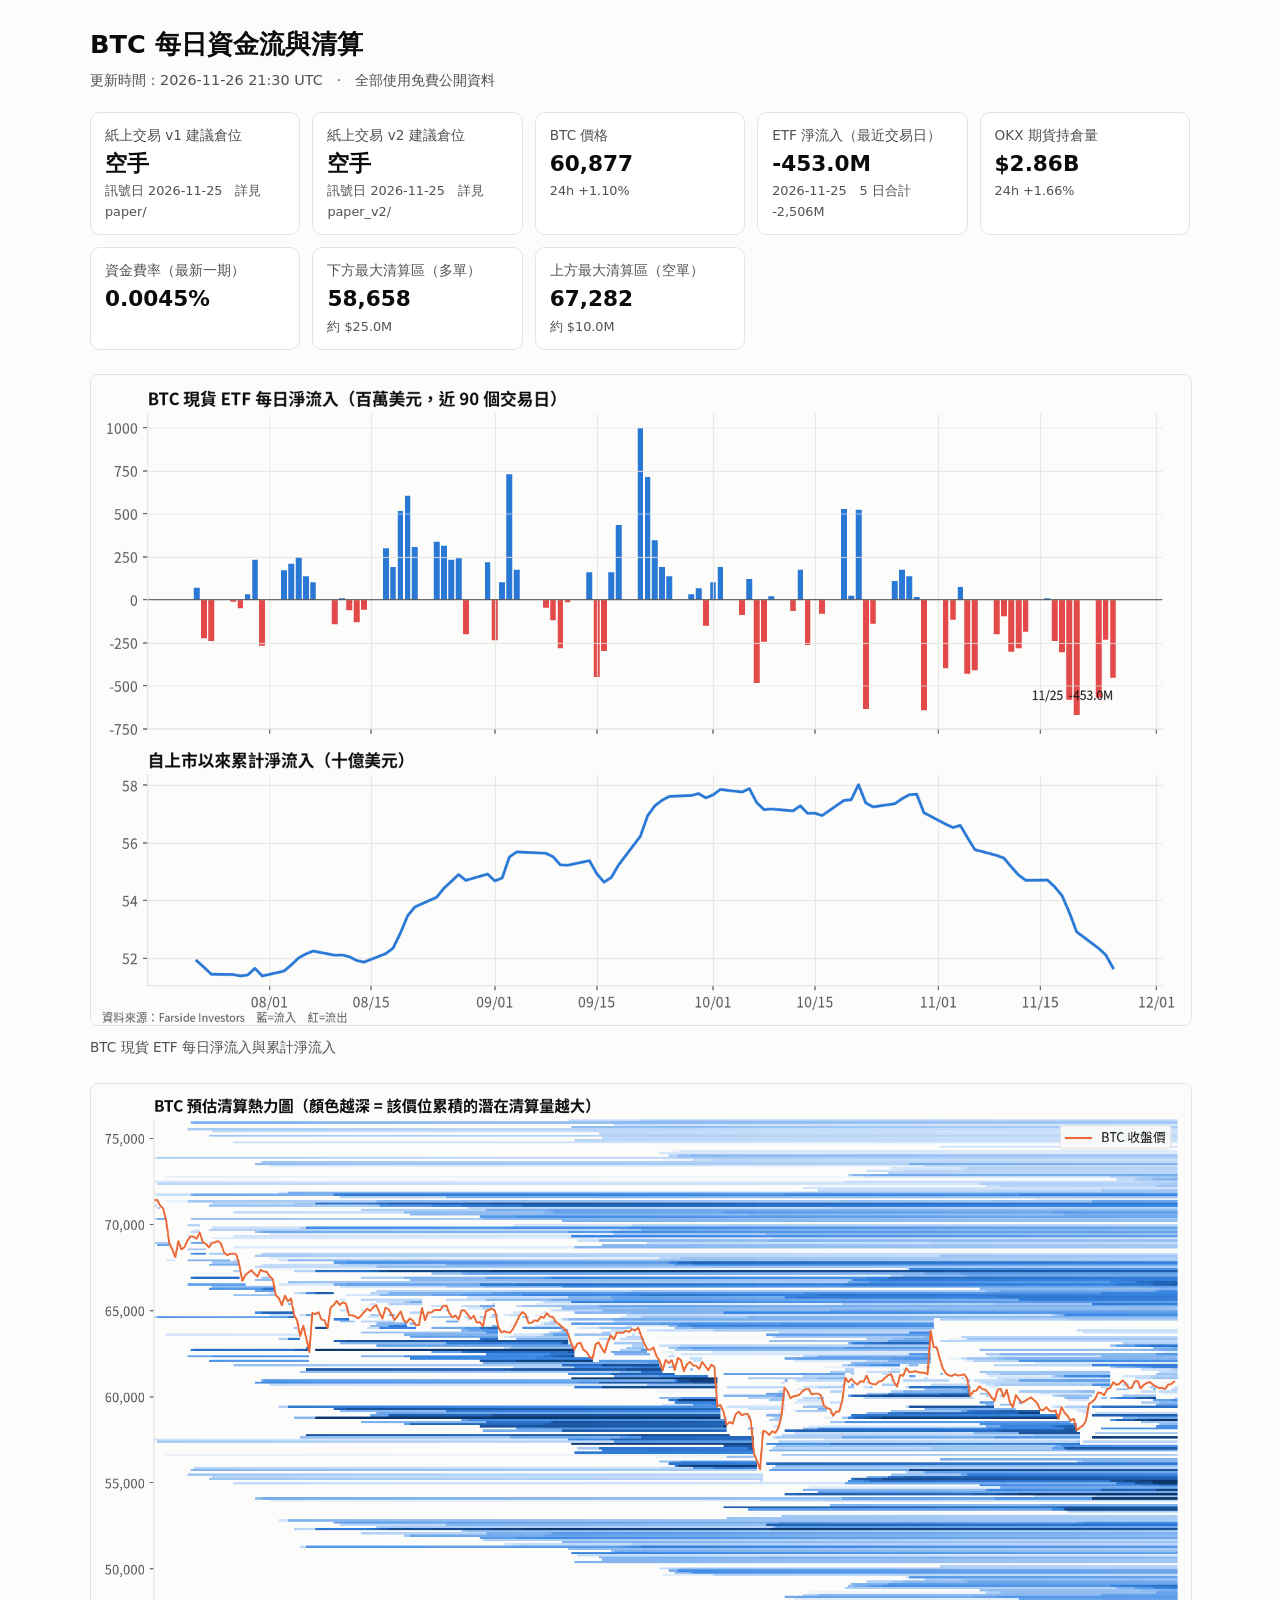
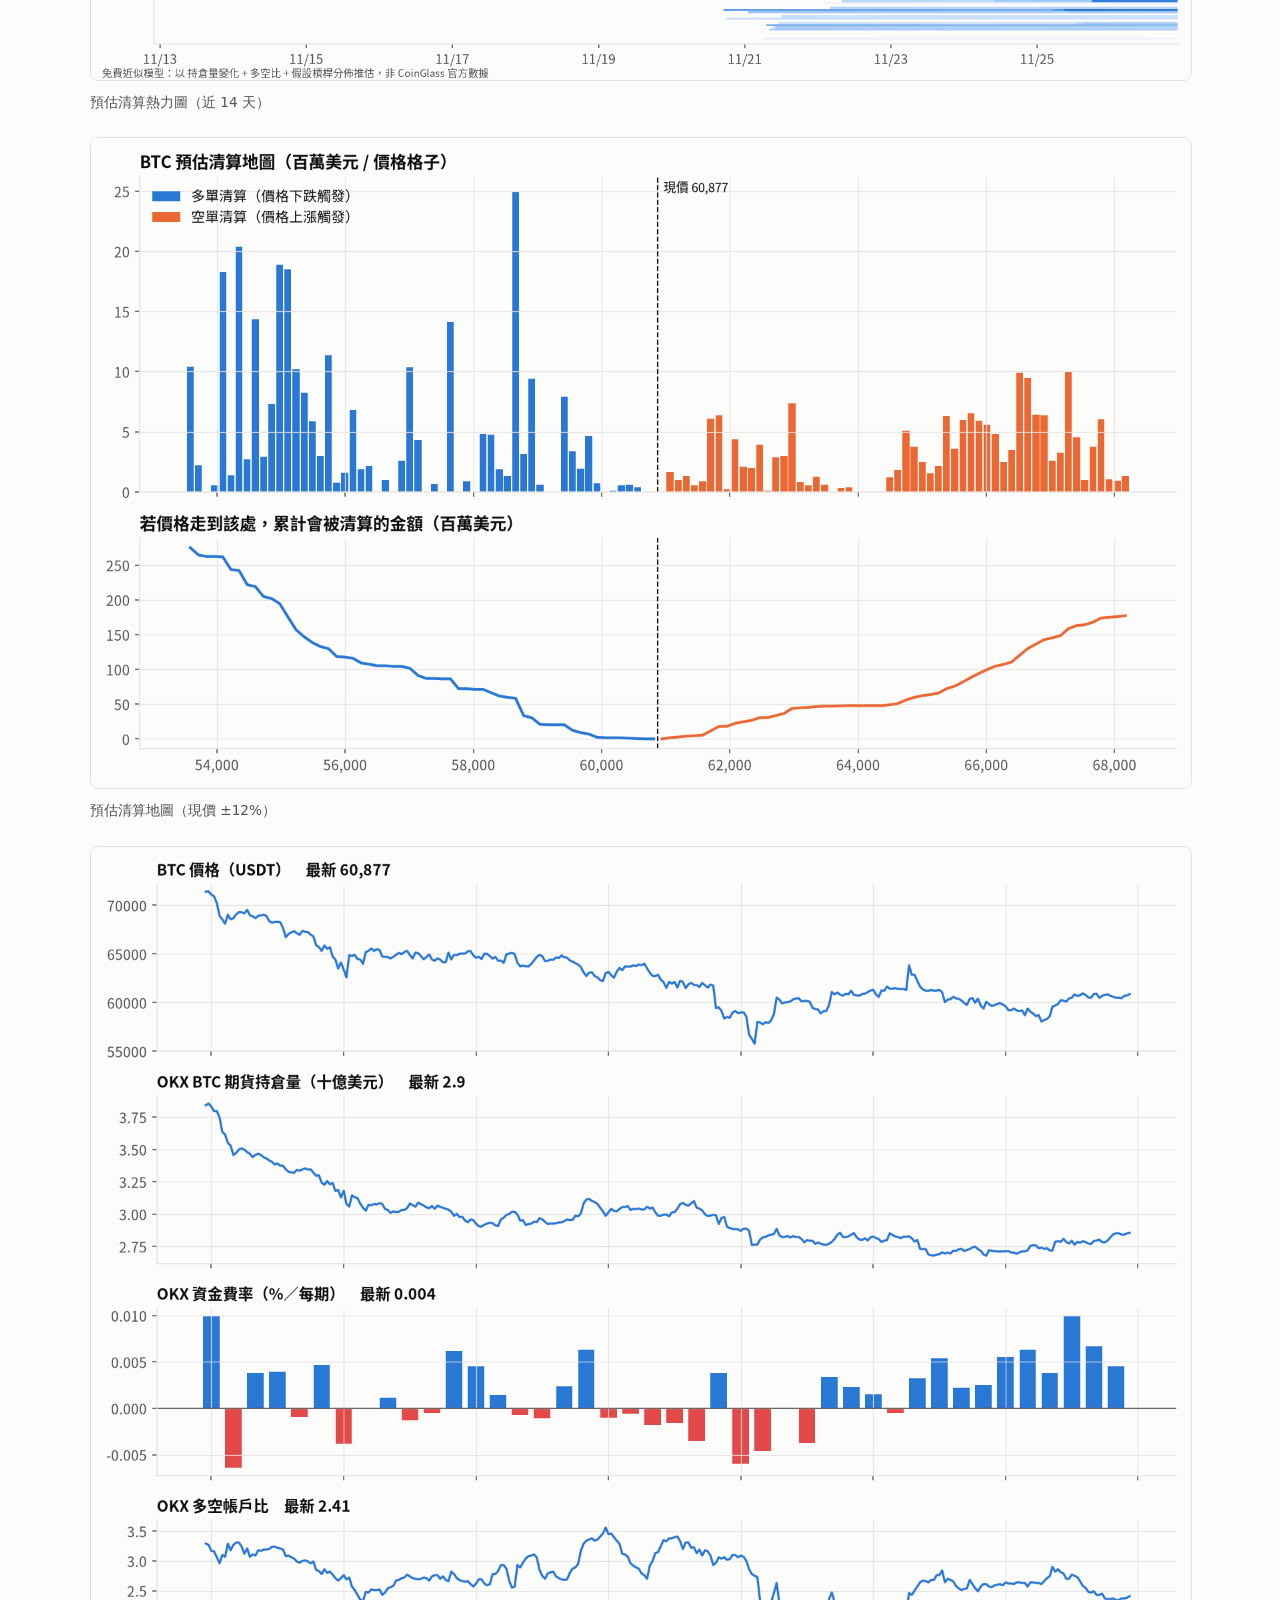
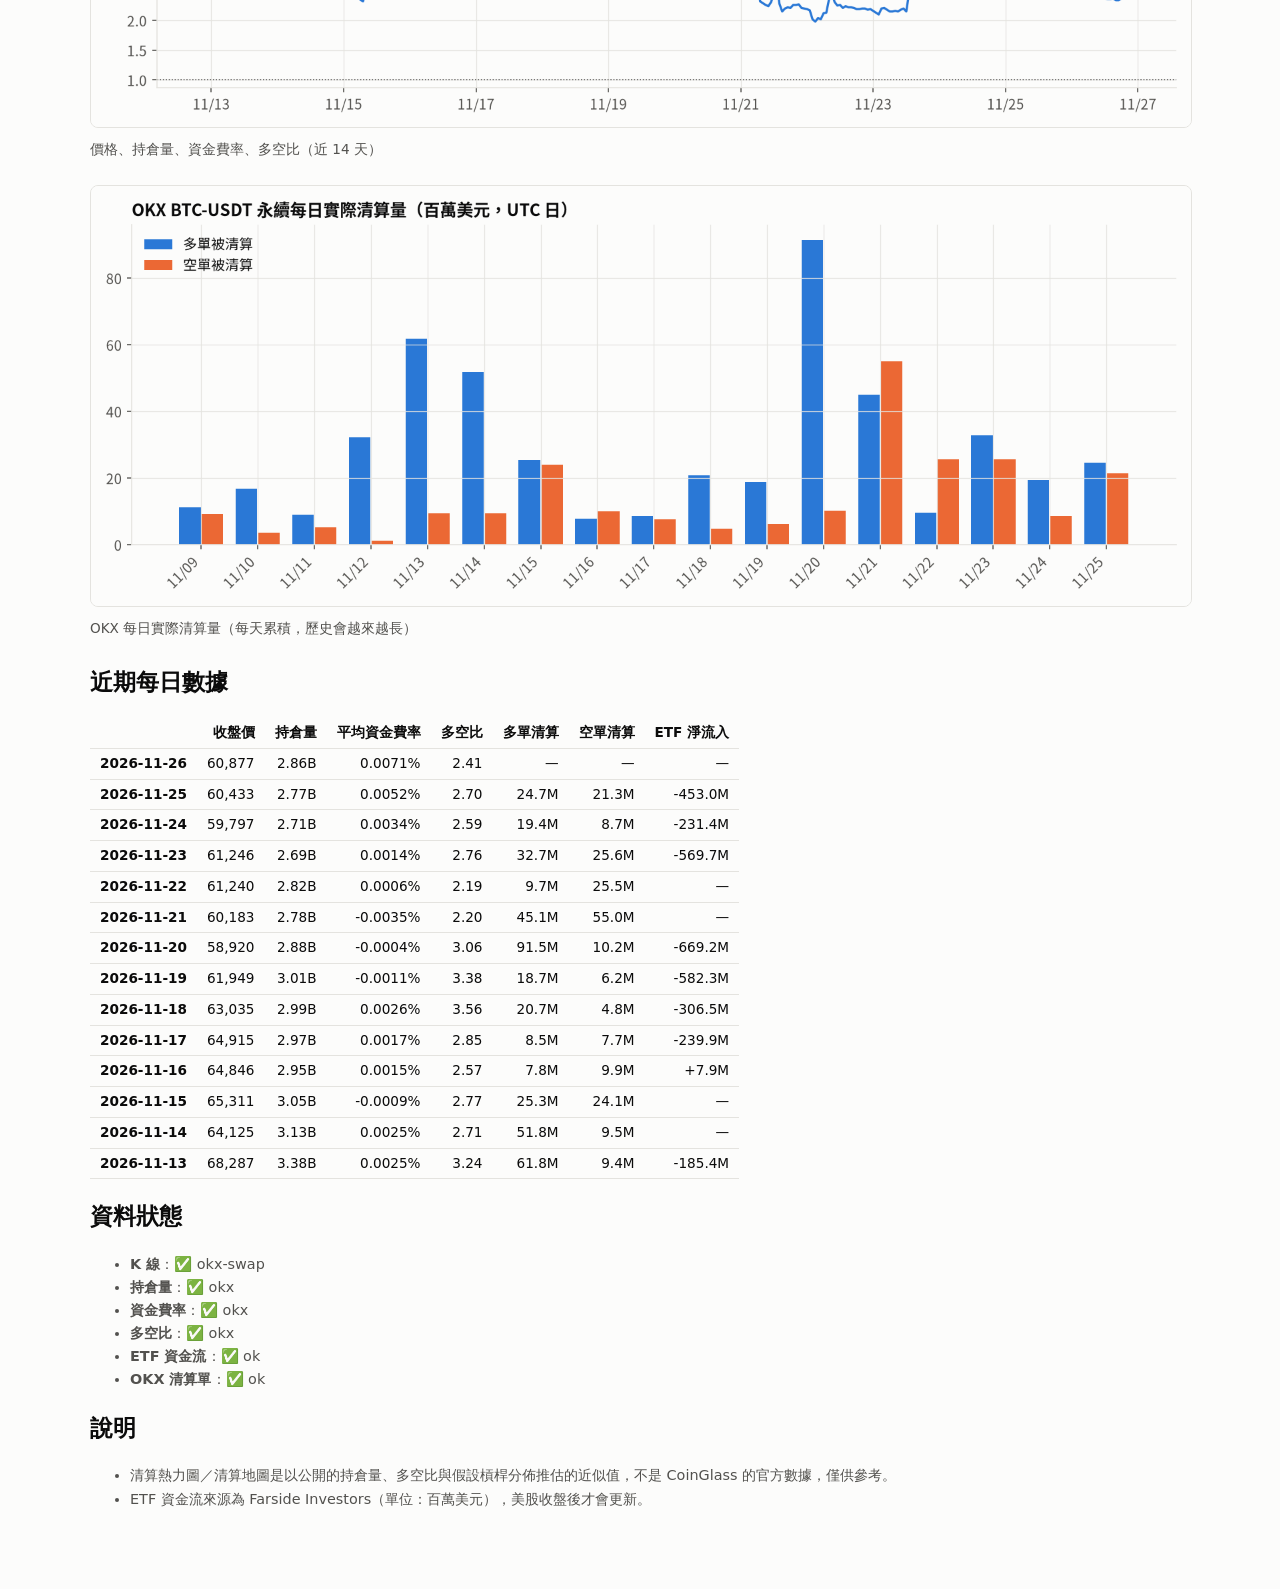
==== commit 78e4d000: "chore: BTC daily update 2026-11-26 21:30 UTC" ====
--- a/docs/index.html
+++ b/docs/index.html
@@ -21,8 +21,8 @@
 table.data th, table.data td { padding:4px 10px; border-bottom:1px solid var(--line); text-align:right; white-space:nowrap; }
 </style></head><body><main>
 <h1>BTC 每日資金流與清算</h1>
-<div class="muted">更新時間：2026-11-26 08:15 UTC　·　全部使用免費公開資料</div>
-<div class="tiles"><div class="tile"><div class="lbl">紙上交易 v1 建議倉位</div><div class="val">空手</div><div class="sub">訊號日 2026-11-24　詳見 paper/</div></div><div class="tile"><div class="lbl">紙上交易 v2 建議倉位</div><div class="val">空手</div><div class="sub">訊號日 2026-11-24　詳見 paper_v2/</div></div><div class="tile"><div class="lbl">BTC 價格</div><div class="val">60,575</div><div class="sub">24h +1.99%</div></div><div class="tile"><div class="lbl">ETF 淨流入（最近交易日）</div><div class="val">-453.0M</div><div class="sub">2026-11-25　5 日合計 -2,506M</div></div><div class="tile"><div class="lbl">OKX 期貨持倉量</div><div class="val">$2.79B</div><div class="sub">24h +2.63%</div></div><div class="tile"><div class="lbl">資金費率（最新一期）</div><div class="val">0.0067%</div><div class="sub"></div></div><div class="tile"><div class="lbl">下方最大清算區（多單）</div><div class="val">54,101</div><div class="sub">約 $18.5M</div></div><div class="tile"><div class="lbl">上方最大清算區（空單）</div><div class="val">67,265</div><div class="sub">約 $11.1M</div></div></div>
+<div class="muted">更新時間：2026-11-26 21:30 UTC　·　全部使用免費公開資料</div>
+<div class="tiles"><div class="tile"><div class="lbl">紙上交易 v1 建議倉位</div><div class="val">空手</div><div class="sub">訊號日 2026-11-25　詳見 paper/</div></div><div class="tile"><div class="lbl">紙上交易 v2 建議倉位</div><div class="val">空手</div><div class="sub">訊號日 2026-11-25　詳見 paper_v2/</div></div><div class="tile"><div class="lbl">BTC 價格</div><div class="val">60,877</div><div class="sub">24h +1.10%</div></div><div class="tile"><div class="lbl">ETF 淨流入（最近交易日）</div><div class="val">-453.0M</div><div class="sub">2026-11-25　5 日合計 -2,506M</div></div><div class="tile"><div class="lbl">OKX 期貨持倉量</div><div class="val">$2.86B</div><div class="sub">24h +1.66%</div></div><div class="tile"><div class="lbl">資金費率（最新一期）</div><div class="val">0.0045%</div><div class="sub"></div></div><div class="tile"><div class="lbl">下方最大清算區（多單）</div><div class="val">58,658</div><div class="sub">約 $25.0M</div></div><div class="tile"><div class="lbl">上方最大清算區（空單）</div><div class="val">67,282</div><div class="sub">約 $10.0M</div></div></div>
 <figure><img src="img/etf_flows.png" alt="BTC 現貨 ETF 每日淨流入與累計淨流入" loading="lazy"><figcaption>BTC 現貨 ETF 每日淨流入與累計淨流入</figcaption></figure><figure><img src="img/liq_heatmap.png" alt="預估清算熱力圖（近 14 天）" loading="lazy"><figcaption>預估清算熱力圖（近 14 天）</figcaption></figure><figure><img src="img/liq_map.png" alt="預估清算地圖（現價 ±12%）" loading="lazy"><figcaption>預估清算地圖（現價 ±12%）</figcaption></figure><figure><img src="img/derivatives.png" alt="價格、持倉量、資金費率、多空比（近 14 天）" loading="lazy"><figcaption>價格、持倉量、資金費率、多空比（近 14 天）</figcaption></figure><figure><img src="img/liquidations_daily.png" alt="OKX 每日實際清算量（每天累積，歷史會越來越長）" loading="lazy"><figcaption>OKX 每日實際清算量（每天累積，歷史會越來越長）</figcaption></figure>
 <h2>近期每日數據</h2><div class="scroll"><table class="dataframe data">
   <thead>
@@ -40,10 +40,10 @@
   <tbody>
     <tr>
       <th>2026-11-26</th>
-      <td>60,575</td>
-      <td>2.79B</td>
-      <td>0.0083%</td>
-      <td>2.46</td>
+      <td>60,877</td>
+      <td>2.86B</td>
+      <td>0.0071%</td>
+      <td>2.41</td>
       <td>—</td>
       <td>—</td>
       <td>—</td>
@@ -54,8 +54,8 @@
       <td>2.77B</td>
       <td>0.0052%</td>
       <td>2.70</td>
-      <td>39.4M</td>
-      <td>36.2M</td>
+      <td>24.7M</td>
+      <td>21.3M</td>
       <td>-453.0M</td>
     </tr>
     <tr>
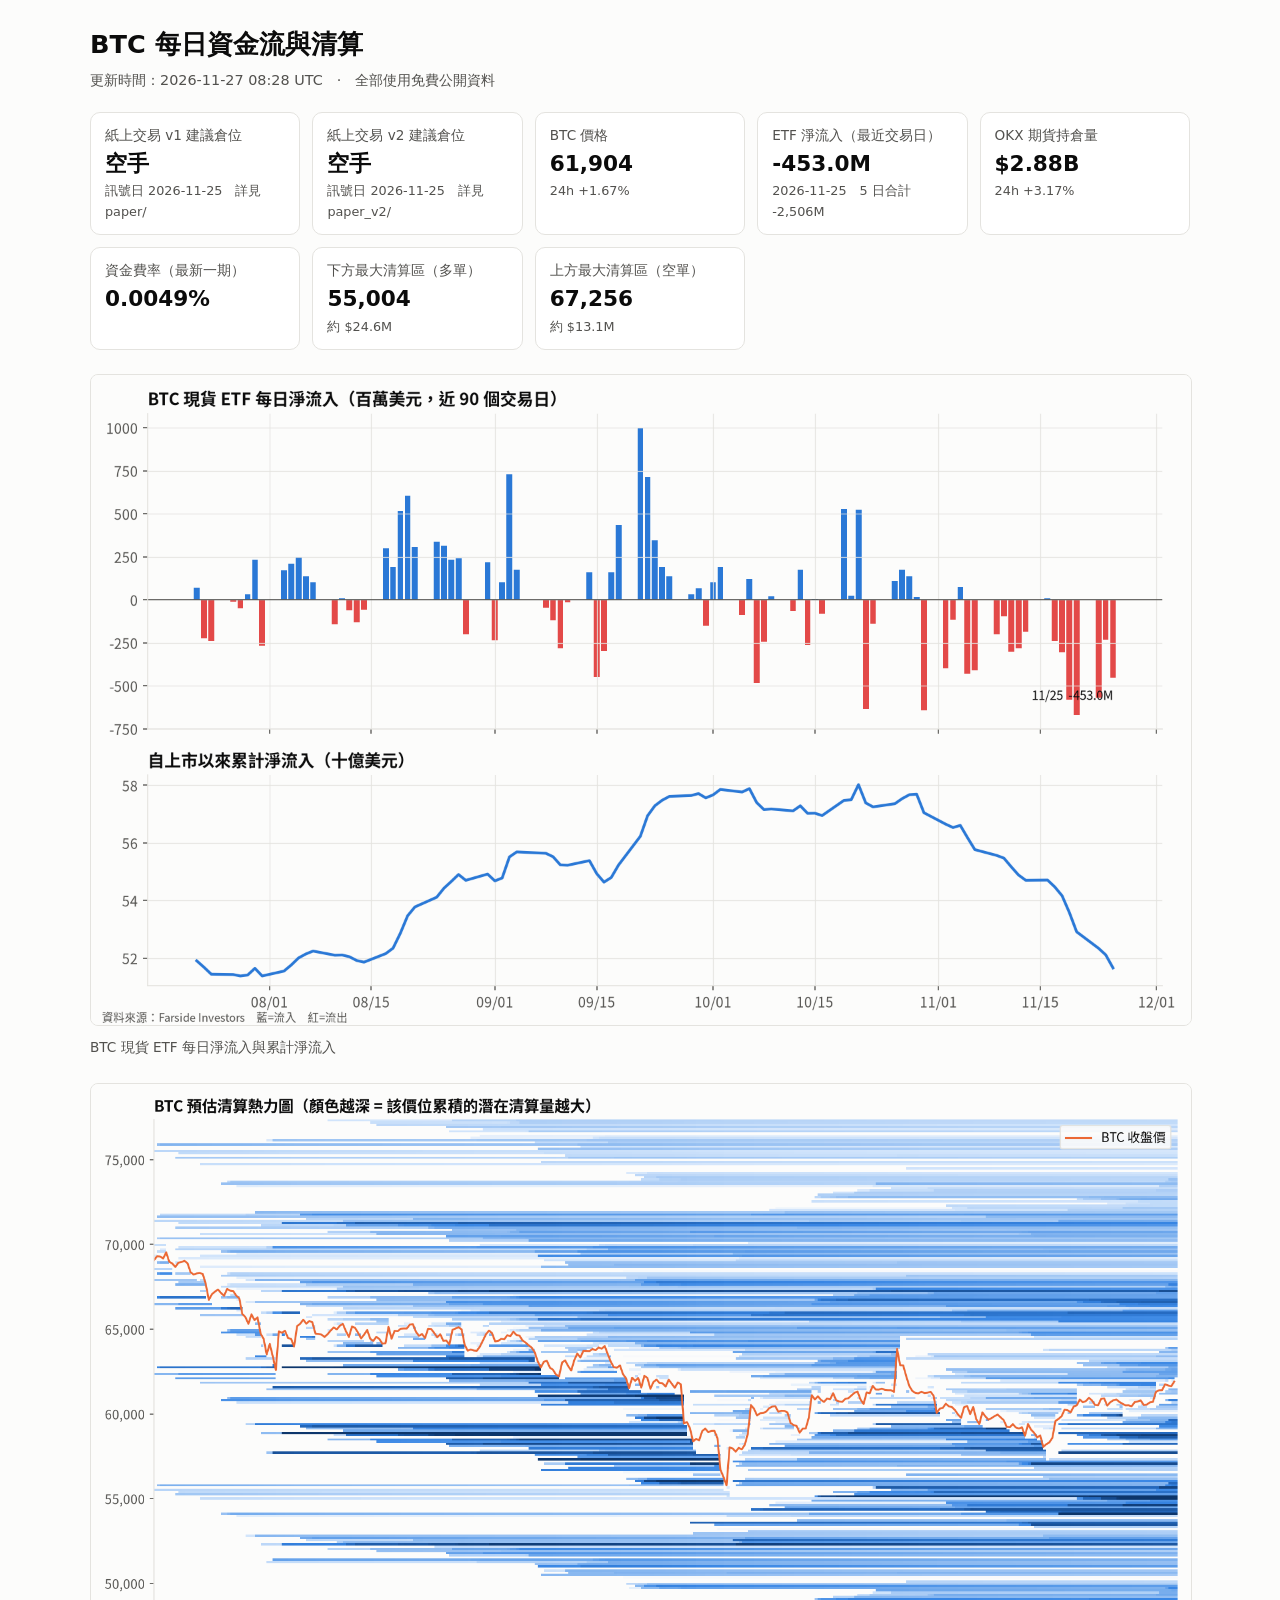
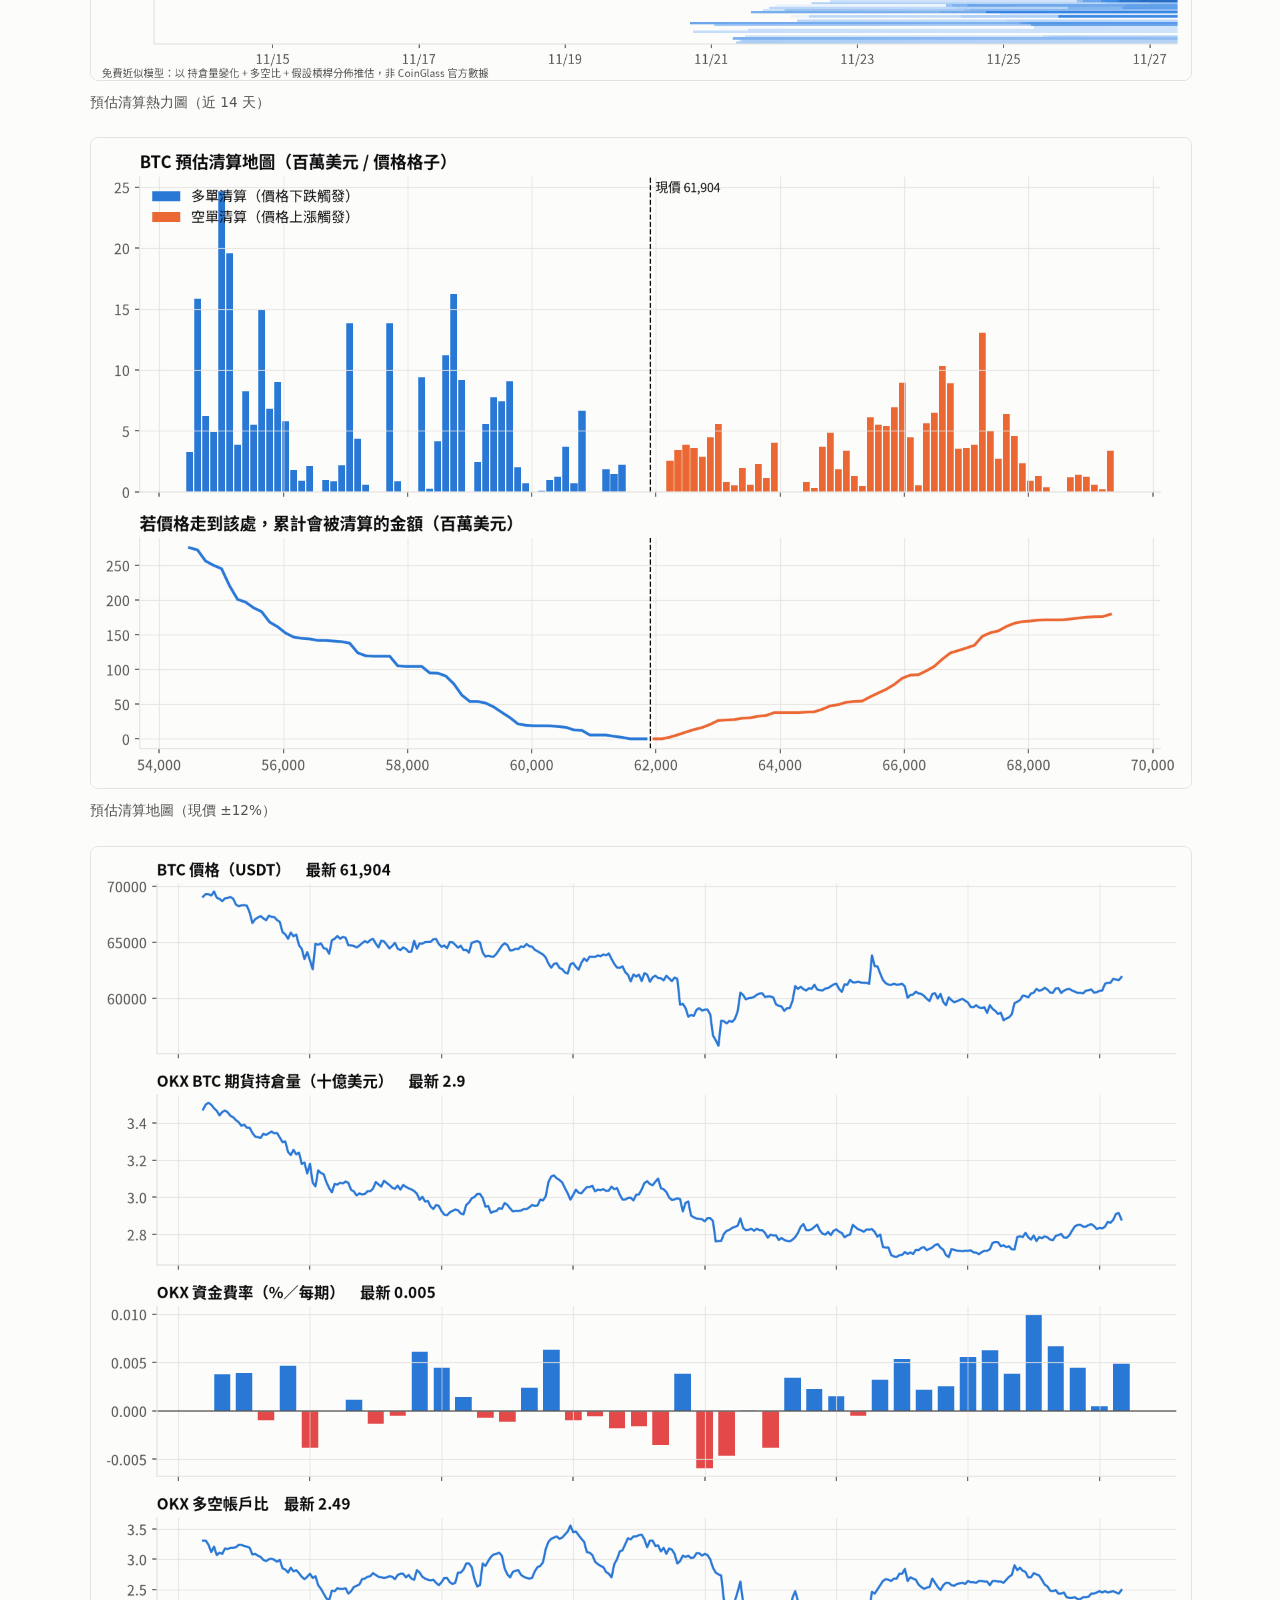
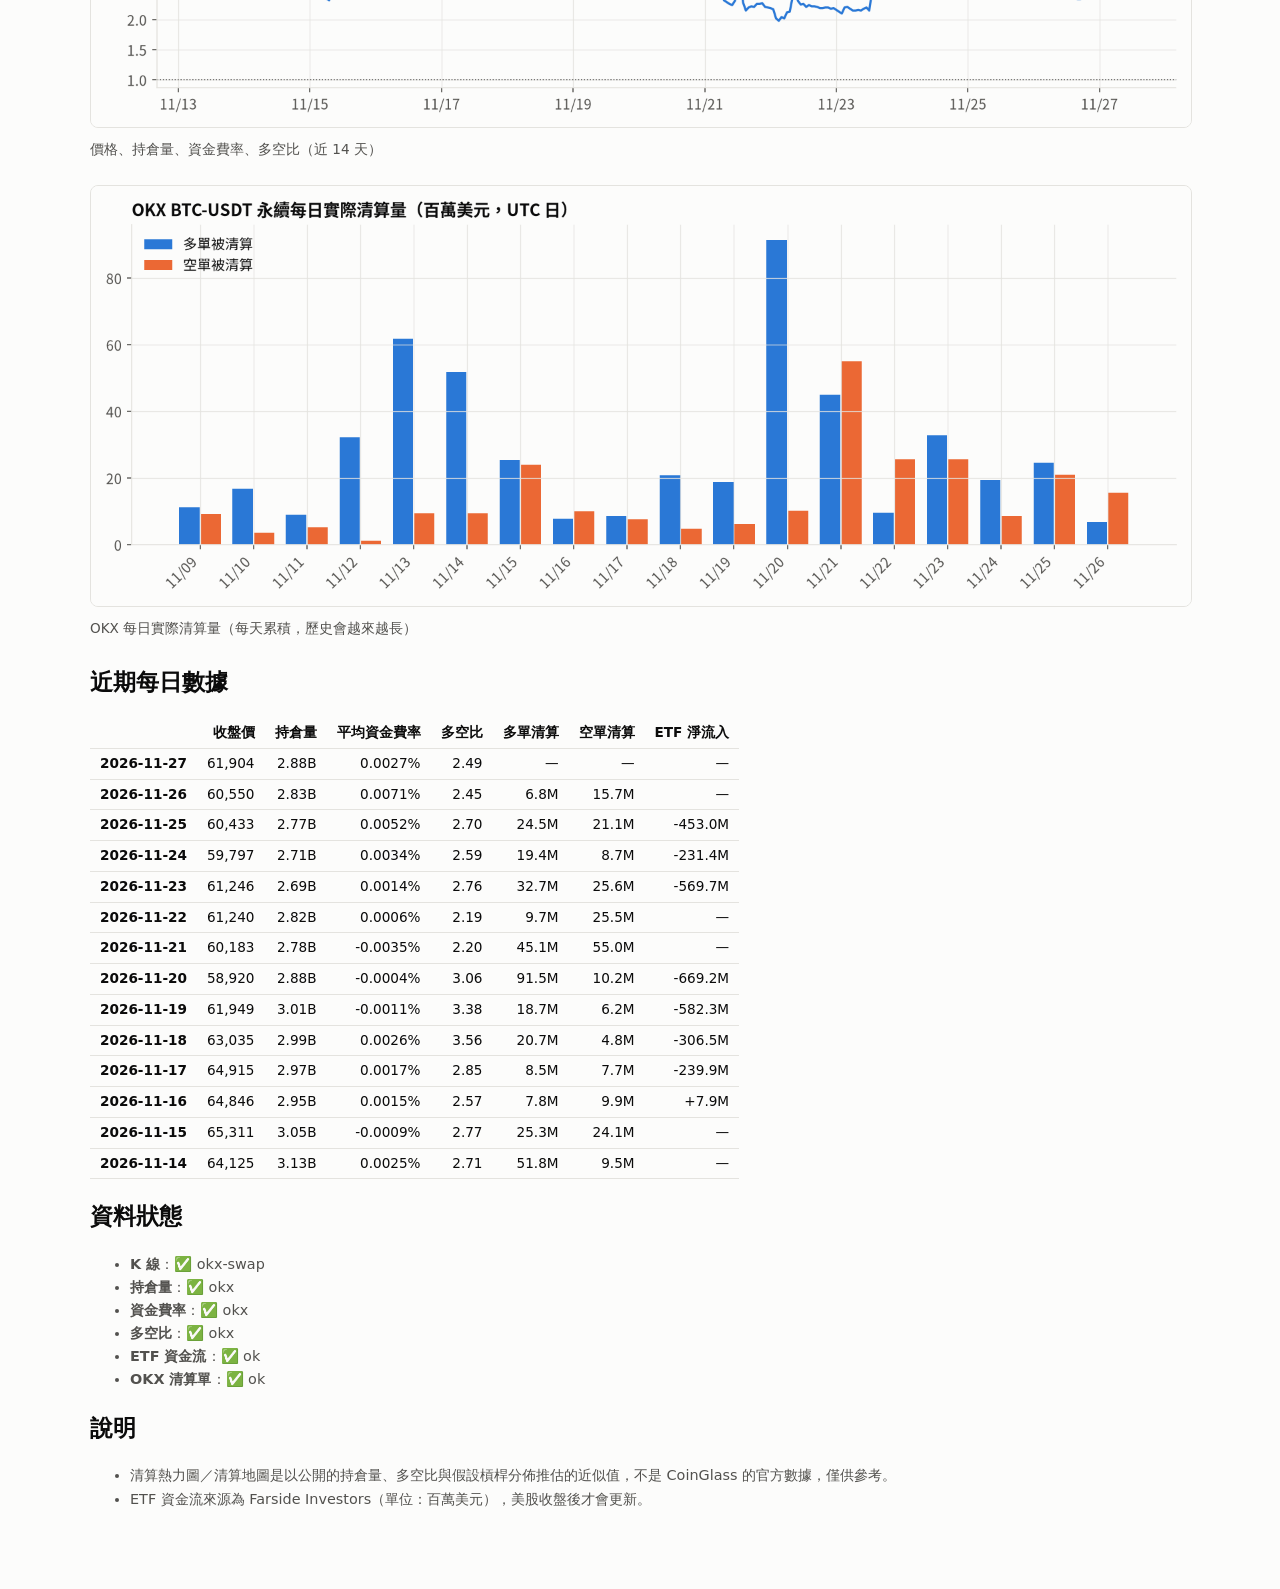
==== commit 1184cbfc: "chore: BTC daily update 2026-11-27 08:28 UTC" ====
--- a/docs/index.html
+++ b/docs/index.html
@@ -21,8 +21,8 @@
 table.data th, table.data td { padding:4px 10px; border-bottom:1px solid var(--line); text-align:right; white-space:nowrap; }
 </style></head><body><main>
 <h1>BTC 每日資金流與清算</h1>
-<div class="muted">更新時間：2026-11-26 21:30 UTC　·　全部使用免費公開資料</div>
-<div class="tiles"><div class="tile"><div class="lbl">紙上交易 v1 建議倉位</div><div class="val">空手</div><div class="sub">訊號日 2026-11-25　詳見 paper/</div></div><div class="tile"><div class="lbl">紙上交易 v2 建議倉位</div><div class="val">空手</div><div class="sub">訊號日 2026-11-25　詳見 paper_v2/</div></div><div class="tile"><div class="lbl">BTC 價格</div><div class="val">60,877</div><div class="sub">24h +1.10%</div></div><div class="tile"><div class="lbl">ETF 淨流入（最近交易日）</div><div class="val">-453.0M</div><div class="sub">2026-11-25　5 日合計 -2,506M</div></div><div class="tile"><div class="lbl">OKX 期貨持倉量</div><div class="val">$2.86B</div><div class="sub">24h +1.66%</div></div><div class="tile"><div class="lbl">資金費率（最新一期）</div><div class="val">0.0045%</div><div class="sub"></div></div><div class="tile"><div class="lbl">下方最大清算區（多單）</div><div class="val">58,658</div><div class="sub">約 $25.0M</div></div><div class="tile"><div class="lbl">上方最大清算區（空單）</div><div class="val">67,282</div><div class="sub">約 $10.0M</div></div></div>
+<div class="muted">更新時間：2026-11-27 08:28 UTC　·　全部使用免費公開資料</div>
+<div class="tiles"><div class="tile"><div class="lbl">紙上交易 v1 建議倉位</div><div class="val">空手</div><div class="sub">訊號日 2026-11-25　詳見 paper/</div></div><div class="tile"><div class="lbl">紙上交易 v2 建議倉位</div><div class="val">空手</div><div class="sub">訊號日 2026-11-25　詳見 paper_v2/</div></div><div class="tile"><div class="lbl">BTC 價格</div><div class="val">61,904</div><div class="sub">24h +1.67%</div></div><div class="tile"><div class="lbl">ETF 淨流入（最近交易日）</div><div class="val">-453.0M</div><div class="sub">2026-11-25　5 日合計 -2,506M</div></div><div class="tile"><div class="lbl">OKX 期貨持倉量</div><div class="val">$2.88B</div><div class="sub">24h +3.17%</div></div><div class="tile"><div class="lbl">資金費率（最新一期）</div><div class="val">0.0049%</div><div class="sub"></div></div><div class="tile"><div class="lbl">下方最大清算區（多單）</div><div class="val">55,004</div><div class="sub">約 $24.6M</div></div><div class="tile"><div class="lbl">上方最大清算區（空單）</div><div class="val">67,256</div><div class="sub">約 $13.1M</div></div></div>
 <figure><img src="img/etf_flows.png" alt="BTC 現貨 ETF 每日淨流入與累計淨流入" loading="lazy"><figcaption>BTC 現貨 ETF 每日淨流入與累計淨流入</figcaption></figure><figure><img src="img/liq_heatmap.png" alt="預估清算熱力圖（近 14 天）" loading="lazy"><figcaption>預估清算熱力圖（近 14 天）</figcaption></figure><figure><img src="img/liq_map.png" alt="預估清算地圖（現價 ±12%）" loading="lazy"><figcaption>預估清算地圖（現價 ±12%）</figcaption></figure><figure><img src="img/derivatives.png" alt="價格、持倉量、資金費率、多空比（近 14 天）" loading="lazy"><figcaption>價格、持倉量、資金費率、多空比（近 14 天）</figcaption></figure><figure><img src="img/liquidations_daily.png" alt="OKX 每日實際清算量（每天累積，歷史會越來越長）" loading="lazy"><figcaption>OKX 每日實際清算量（每天累積，歷史會越來越長）</figcaption></figure>
 <h2>近期每日數據</h2><div class="scroll"><table class="dataframe data">
   <thead>
@@ -39,13 +39,23 @@
   </thead>
   <tbody>
     <tr>
-      <th>2026-11-26</th>
-      <td>60,877</td>
-      <td>2.86B</td>
-      <td>0.0071%</td>
-      <td>2.41</td>
+      <th>2026-11-27</th>
+      <td>61,904</td>
+      <td>2.88B</td>
+      <td>0.0027%</td>
+      <td>2.49</td>
       <td>—</td>
       <td>—</td>
+      <td>—</td>
+    </tr>
+    <tr>
+      <th>2026-11-26</th>
+      <td>60,550</td>
+      <td>2.83B</td>
+      <td>0.0071%</td>
+      <td>2.45</td>
+      <td>6.8M</td>
+      <td>15.7M</td>
       <td>—</td>
     </tr>
     <tr>
@@ -54,8 +64,8 @@
       <td>2.77B</td>
       <td>0.0052%</td>
       <td>2.70</td>
-      <td>24.7M</td>
-      <td>21.3M</td>
+      <td>24.5M</td>
+      <td>21.1M</td>
       <td>-453.0M</td>
     </tr>
     <tr>
@@ -168,16 +178,6 @@
       <td>9.5M</td>
       <td>—</td>
     </tr>
-    <tr>
-      <th>2026-11-13</th>
-      <td>68,287</td>
-      <td>3.38B</td>
-      <td>0.0025%</td>
-      <td>3.24</td>
-      <td>61.8M</td>
-      <td>9.4M</td>
-      <td>-185.4M</td>
-    </tr>
   </tbody>
 </table></div>
 <h2>資料狀態</h2><ul class="muted"><li><b>K 線</b>：✅ okx-swap</li><li><b>持倉量</b>：✅ okx</li><li><b>資金費率</b>：✅ okx</li><li><b>多空比</b>：✅ okx</li><li><b>ETF 資金流</b>：✅ ok</li><li><b>OKX 清算單</b>：✅ ok</li></ul>
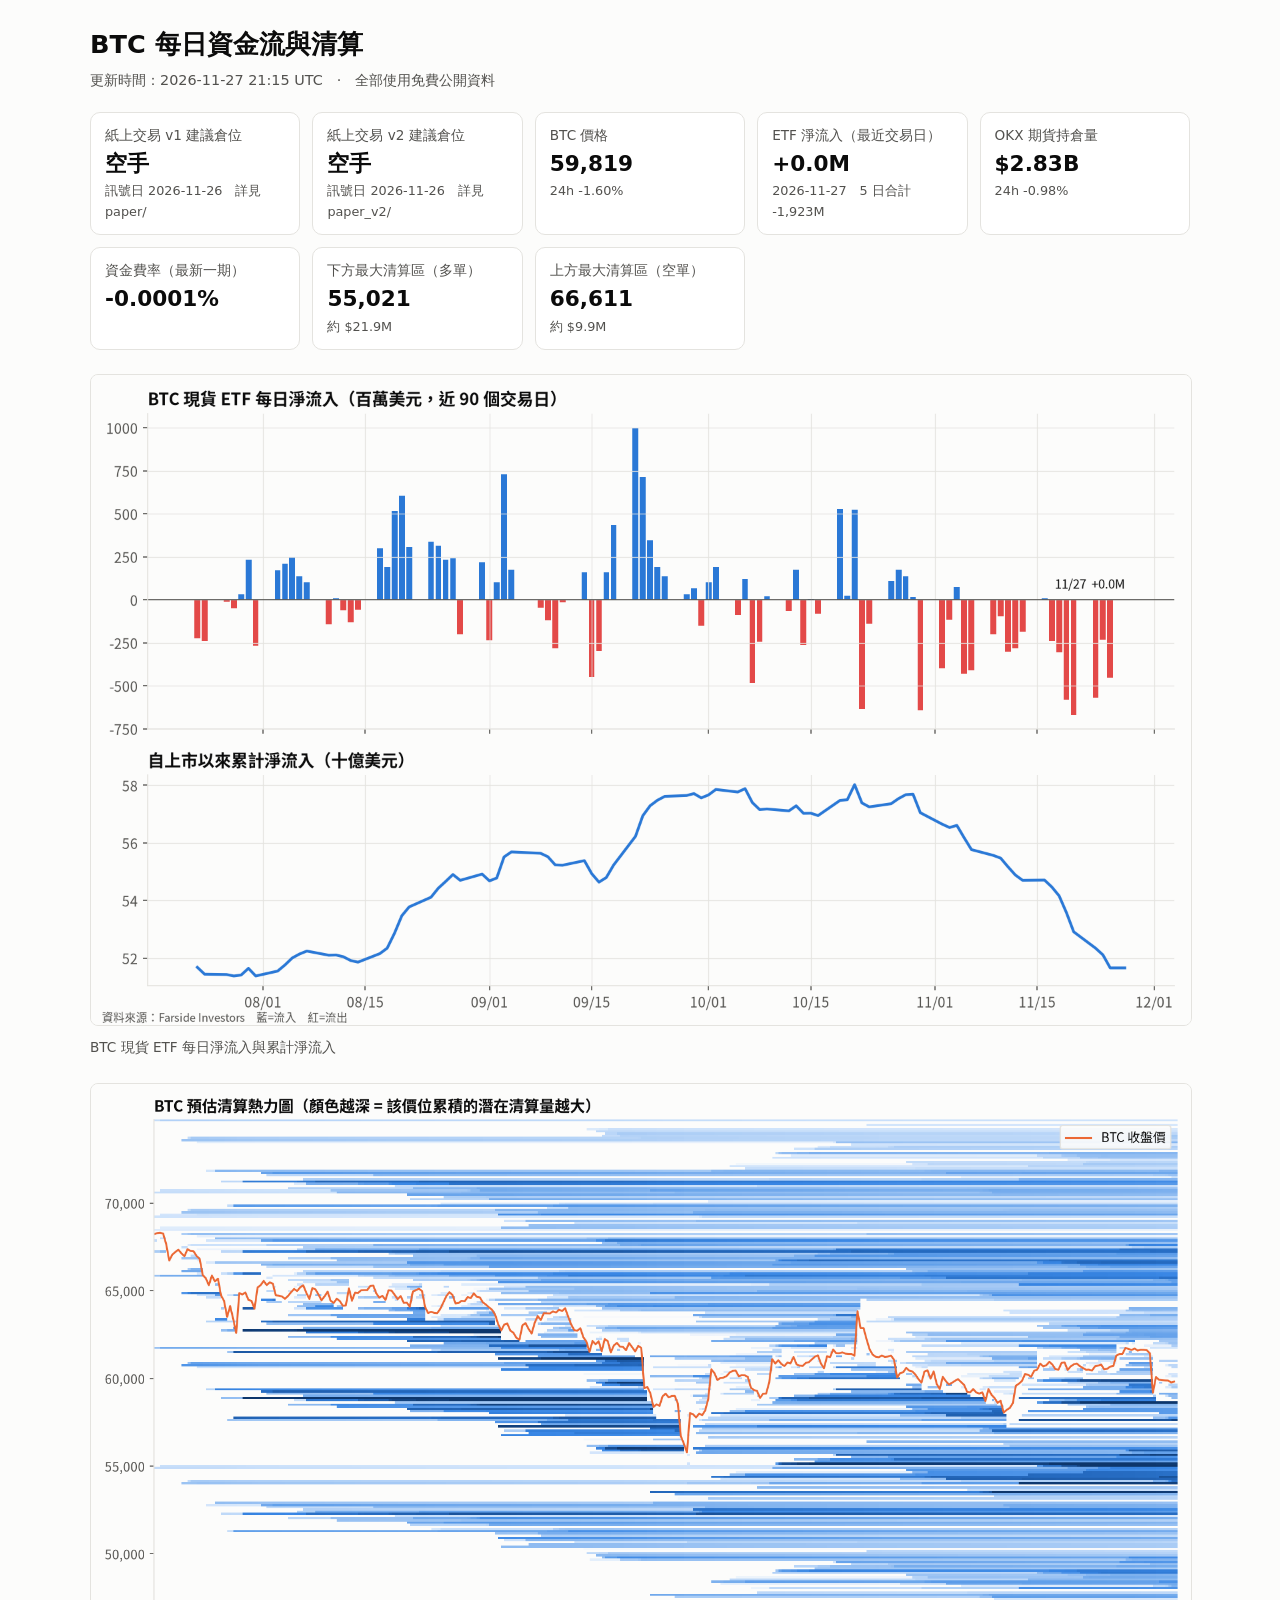
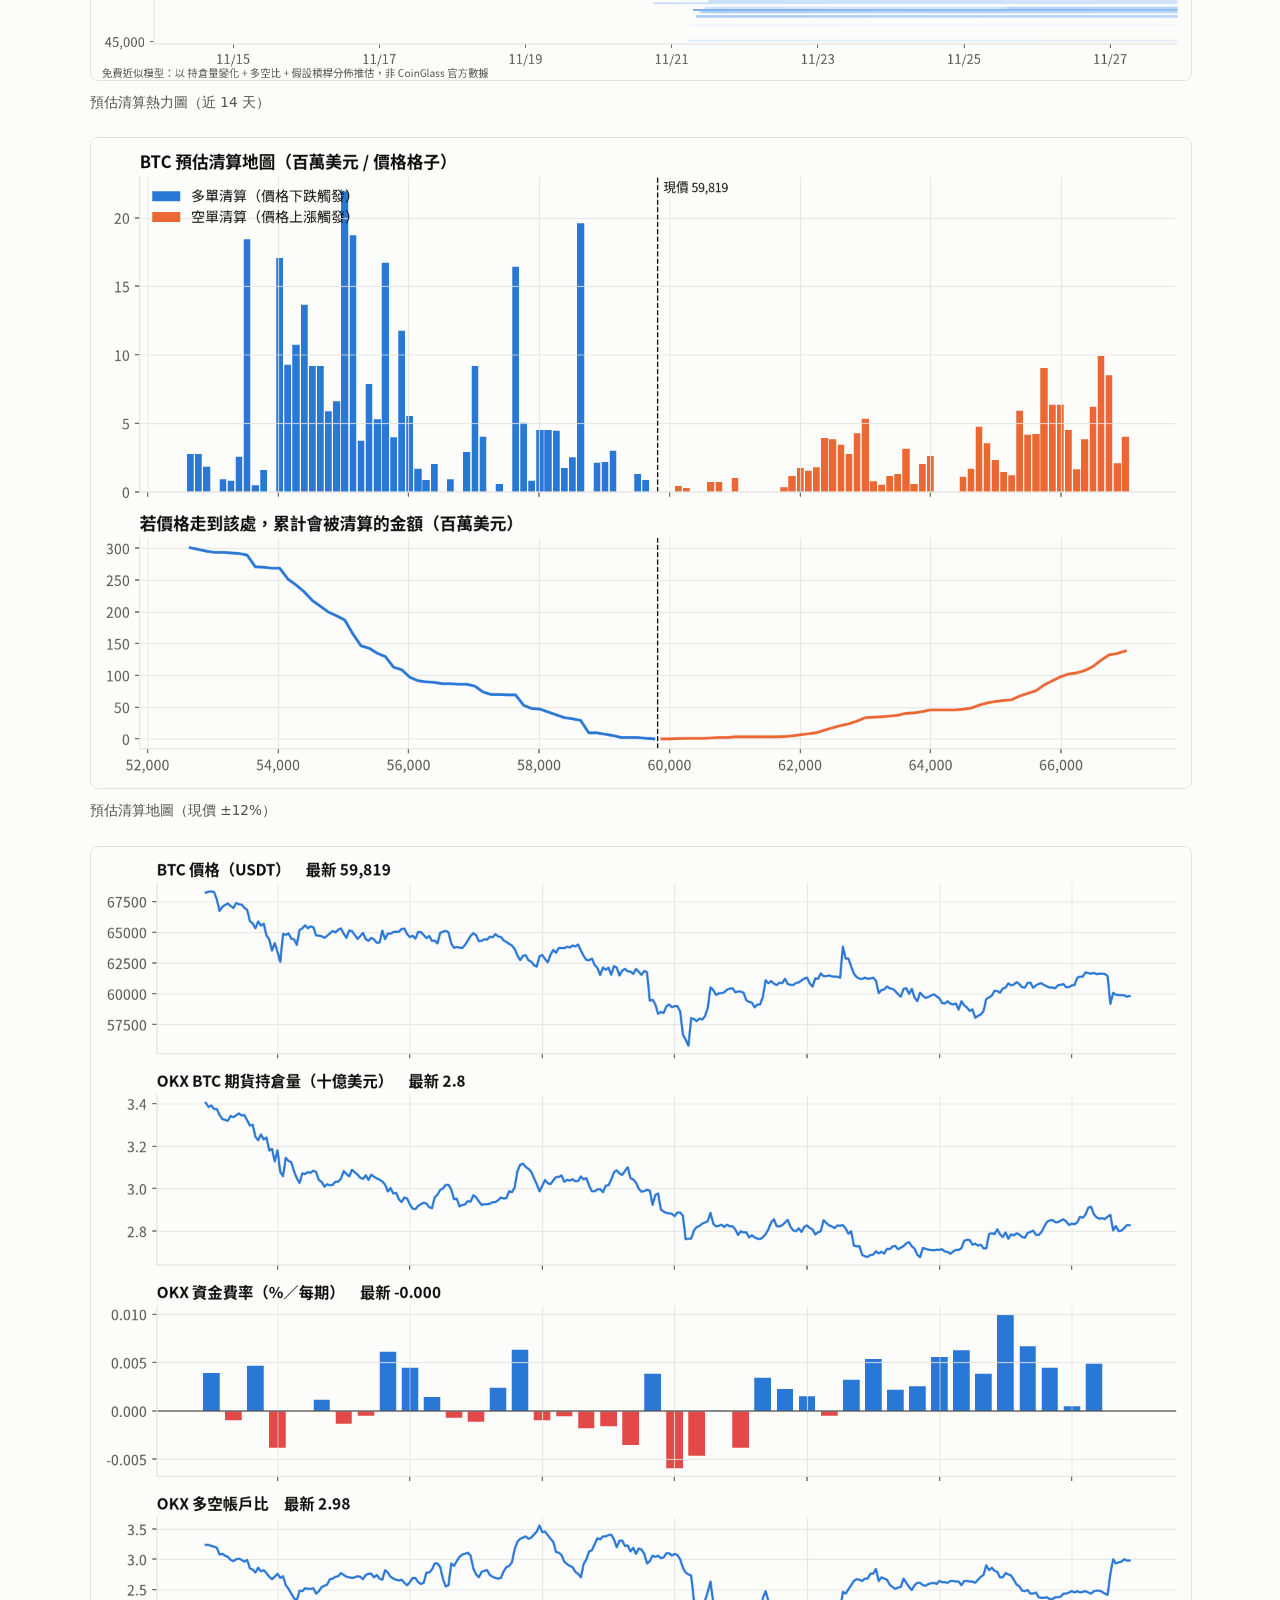
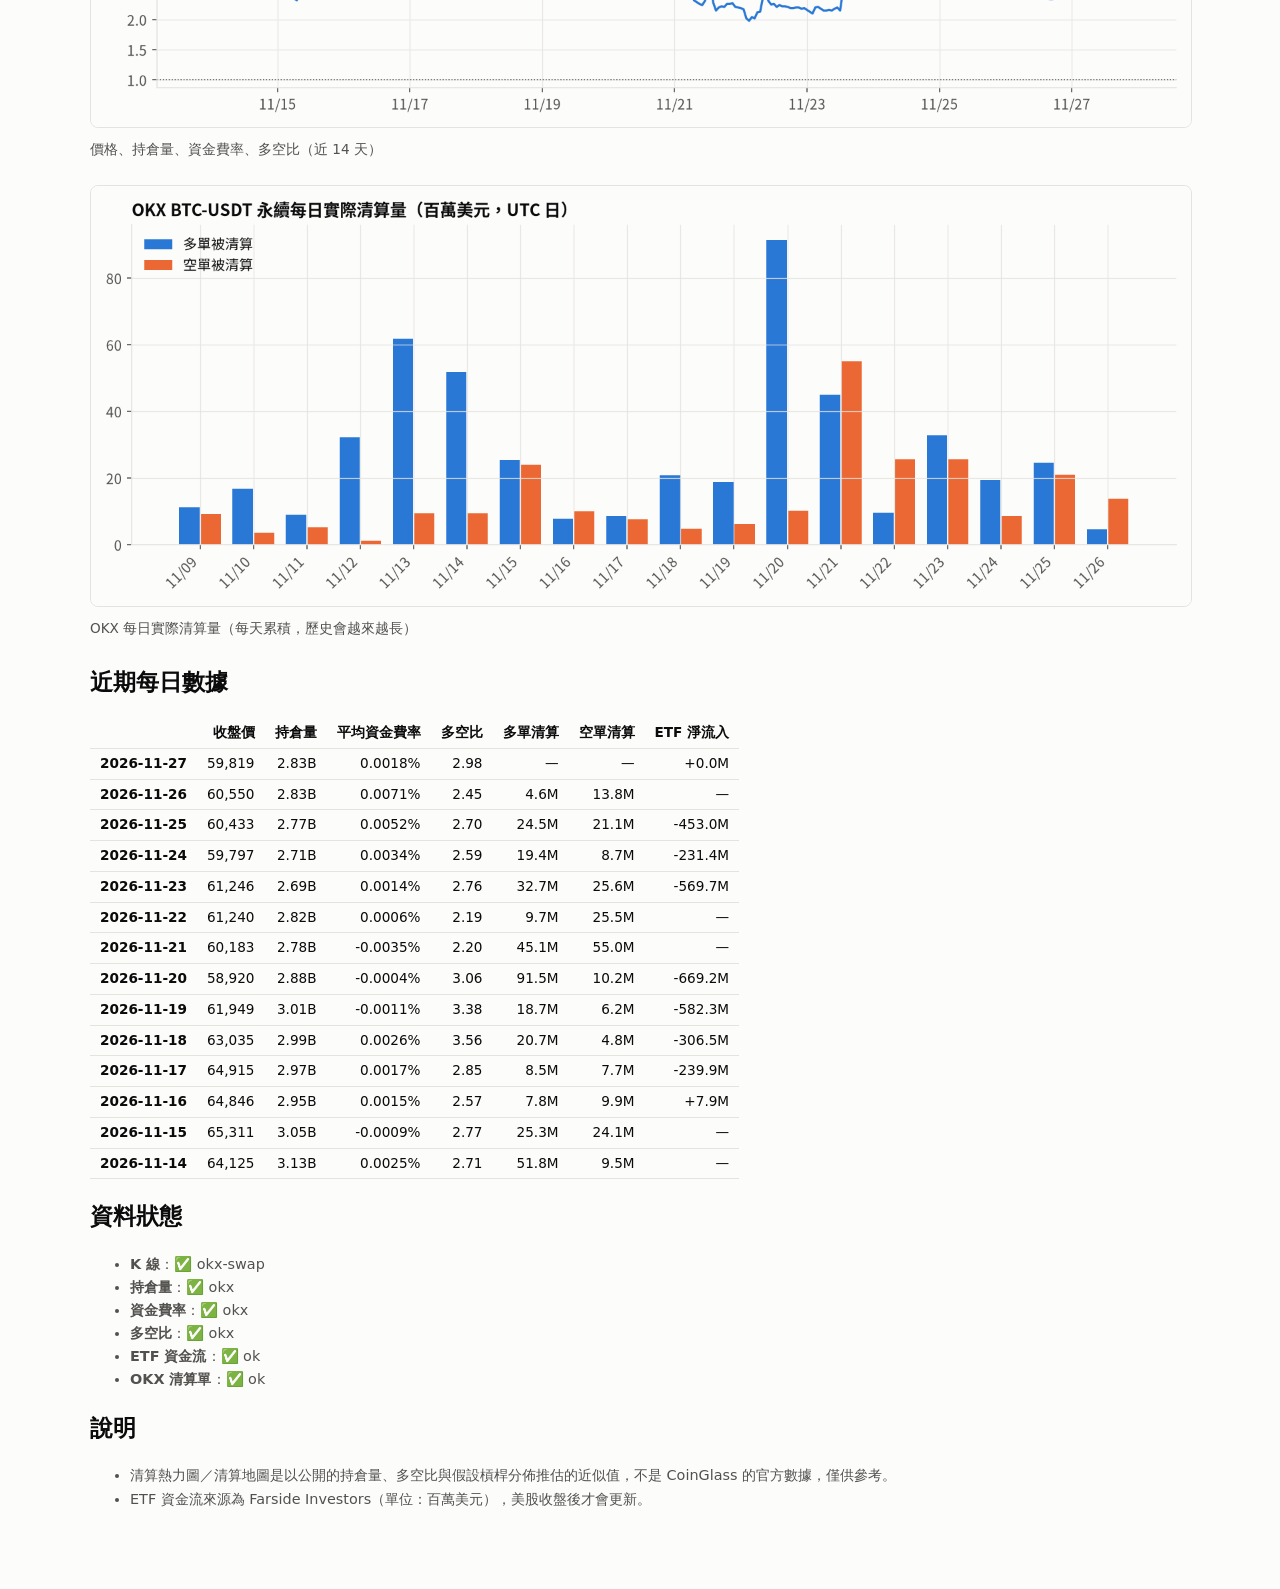
==== commit 97d4a022: "chore: BTC daily update 2026-11-27 21:15 UTC" ====
--- a/docs/index.html
+++ b/docs/index.html
@@ -21,8 +21,8 @@
 table.data th, table.data td { padding:4px 10px; border-bottom:1px solid var(--line); text-align:right; white-space:nowrap; }
 </style></head><body><main>
 <h1>BTC 每日資金流與清算</h1>
-<div class="muted">更新時間：2026-11-27 08:28 UTC　·　全部使用免費公開資料</div>
-<div class="tiles"><div class="tile"><div class="lbl">紙上交易 v1 建議倉位</div><div class="val">空手</div><div class="sub">訊號日 2026-11-25　詳見 paper/</div></div><div class="tile"><div class="lbl">紙上交易 v2 建議倉位</div><div class="val">空手</div><div class="sub">訊號日 2026-11-25　詳見 paper_v2/</div></div><div class="tile"><div class="lbl">BTC 價格</div><div class="val">61,904</div><div class="sub">24h +1.67%</div></div><div class="tile"><div class="lbl">ETF 淨流入（最近交易日）</div><div class="val">-453.0M</div><div class="sub">2026-11-25　5 日合計 -2,506M</div></div><div class="tile"><div class="lbl">OKX 期貨持倉量</div><div class="val">$2.88B</div><div class="sub">24h +3.17%</div></div><div class="tile"><div class="lbl">資金費率（最新一期）</div><div class="val">0.0049%</div><div class="sub"></div></div><div class="tile"><div class="lbl">下方最大清算區（多單）</div><div class="val">55,004</div><div class="sub">約 $24.6M</div></div><div class="tile"><div class="lbl">上方最大清算區（空單）</div><div class="val">67,256</div><div class="sub">約 $13.1M</div></div></div>
+<div class="muted">更新時間：2026-11-27 21:15 UTC　·　全部使用免費公開資料</div>
+<div class="tiles"><div class="tile"><div class="lbl">紙上交易 v1 建議倉位</div><div class="val">空手</div><div class="sub">訊號日 2026-11-26　詳見 paper/</div></div><div class="tile"><div class="lbl">紙上交易 v2 建議倉位</div><div class="val">空手</div><div class="sub">訊號日 2026-11-26　詳見 paper_v2/</div></div><div class="tile"><div class="lbl">BTC 價格</div><div class="val">59,819</div><div class="sub">24h -1.60%</div></div><div class="tile"><div class="lbl">ETF 淨流入（最近交易日）</div><div class="val">+0.0M</div><div class="sub">2026-11-27　5 日合計 -1,923M</div></div><div class="tile"><div class="lbl">OKX 期貨持倉量</div><div class="val">$2.83B</div><div class="sub">24h -0.98%</div></div><div class="tile"><div class="lbl">資金費率（最新一期）</div><div class="val">-0.0001%</div><div class="sub"></div></div><div class="tile"><div class="lbl">下方最大清算區（多單）</div><div class="val">55,021</div><div class="sub">約 $21.9M</div></div><div class="tile"><div class="lbl">上方最大清算區（空單）</div><div class="val">66,611</div><div class="sub">約 $9.9M</div></div></div>
 <figure><img src="img/etf_flows.png" alt="BTC 現貨 ETF 每日淨流入與累計淨流入" loading="lazy"><figcaption>BTC 現貨 ETF 每日淨流入與累計淨流入</figcaption></figure><figure><img src="img/liq_heatmap.png" alt="預估清算熱力圖（近 14 天）" loading="lazy"><figcaption>預估清算熱力圖（近 14 天）</figcaption></figure><figure><img src="img/liq_map.png" alt="預估清算地圖（現價 ±12%）" loading="lazy"><figcaption>預估清算地圖（現價 ±12%）</figcaption></figure><figure><img src="img/derivatives.png" alt="價格、持倉量、資金費率、多空比（近 14 天）" loading="lazy"><figcaption>價格、持倉量、資金費率、多空比（近 14 天）</figcaption></figure><figure><img src="img/liquidations_daily.png" alt="OKX 每日實際清算量（每天累積，歷史會越來越長）" loading="lazy"><figcaption>OKX 每日實際清算量（每天累積，歷史會越來越長）</figcaption></figure>
 <h2>近期每日數據</h2><div class="scroll"><table class="dataframe data">
   <thead>
@@ -40,13 +40,13 @@
   <tbody>
     <tr>
       <th>2026-11-27</th>
-      <td>61,904</td>
-      <td>2.88B</td>
-      <td>0.0027%</td>
-      <td>2.49</td>
+      <td>59,819</td>
+      <td>2.83B</td>
+      <td>0.0018%</td>
+      <td>2.98</td>
       <td>—</td>
       <td>—</td>
-      <td>—</td>
+      <td>+0.0M</td>
     </tr>
     <tr>
       <th>2026-11-26</th>
@@ -54,8 +54,8 @@
       <td>2.83B</td>
       <td>0.0071%</td>
       <td>2.45</td>
-      <td>6.8M</td>
-      <td>15.7M</td>
+      <td>4.6M</td>
+      <td>13.8M</td>
       <td>—</td>
     </tr>
     <tr>
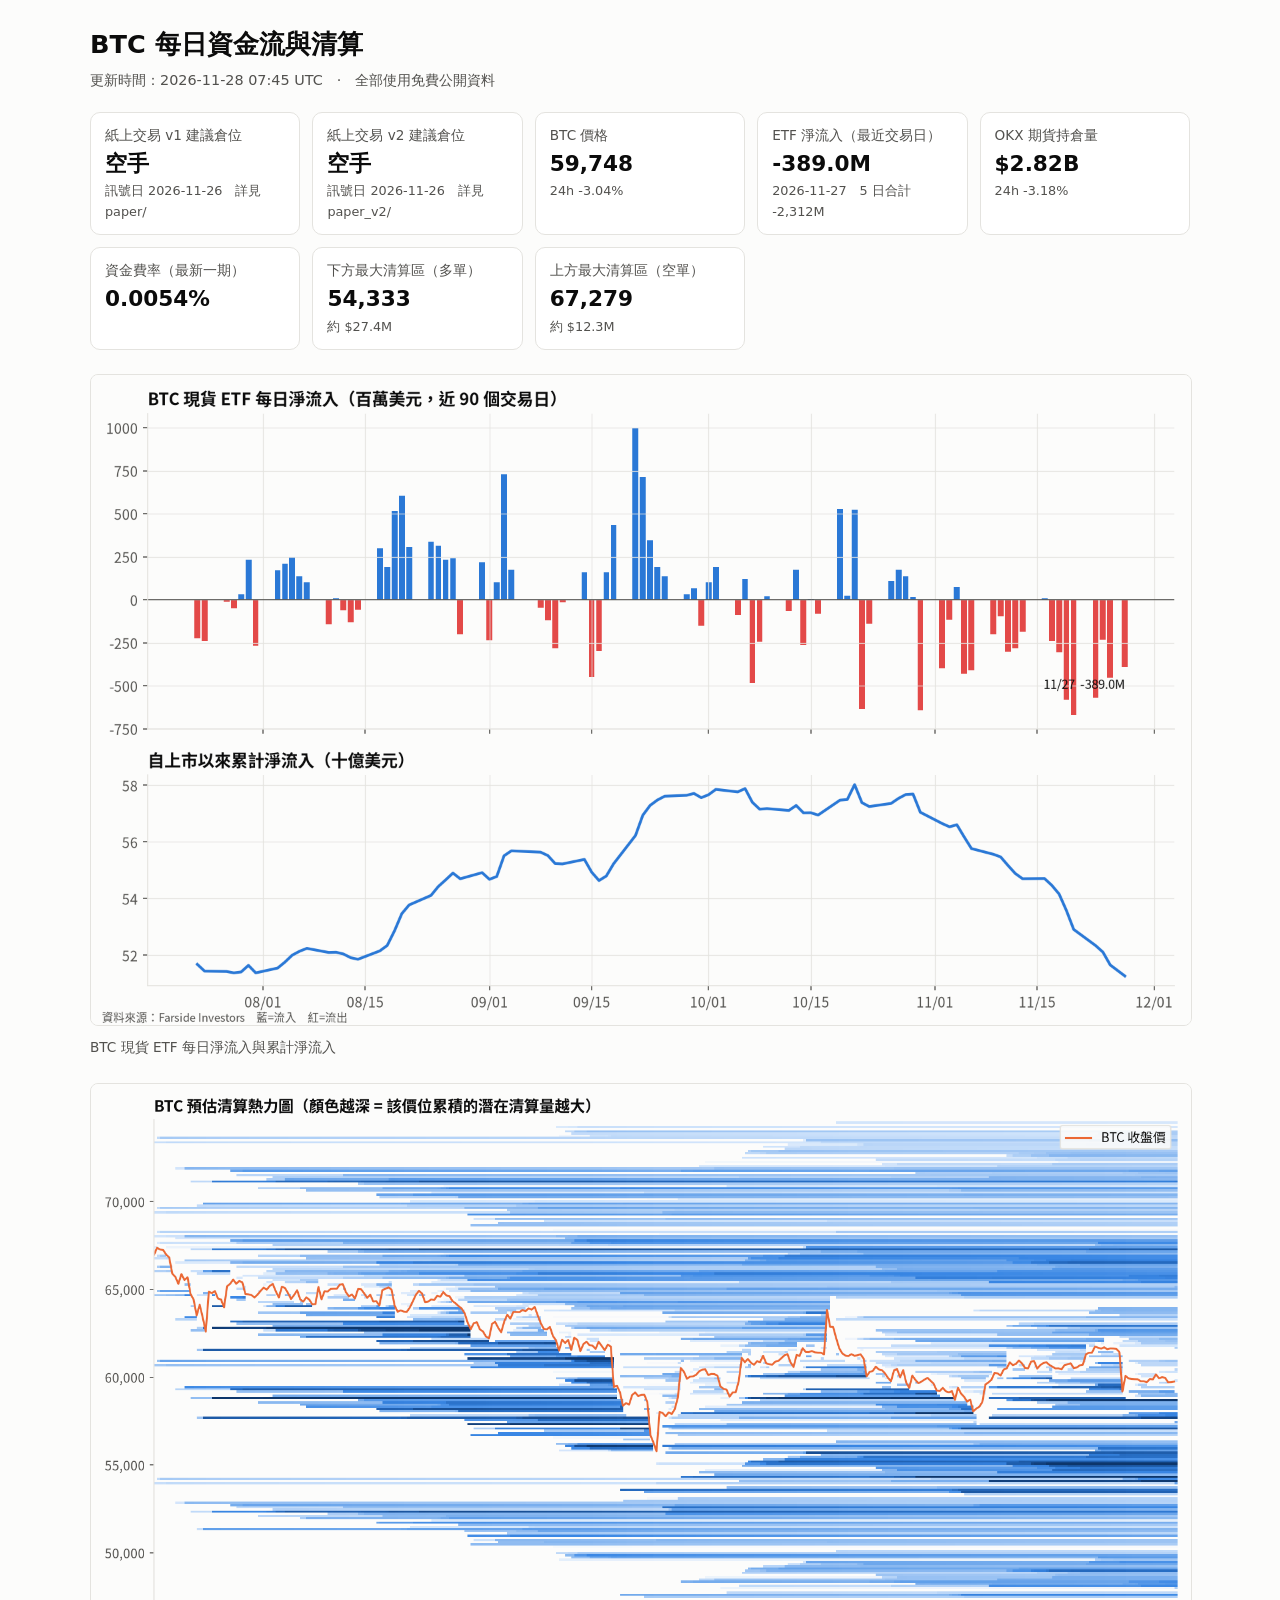
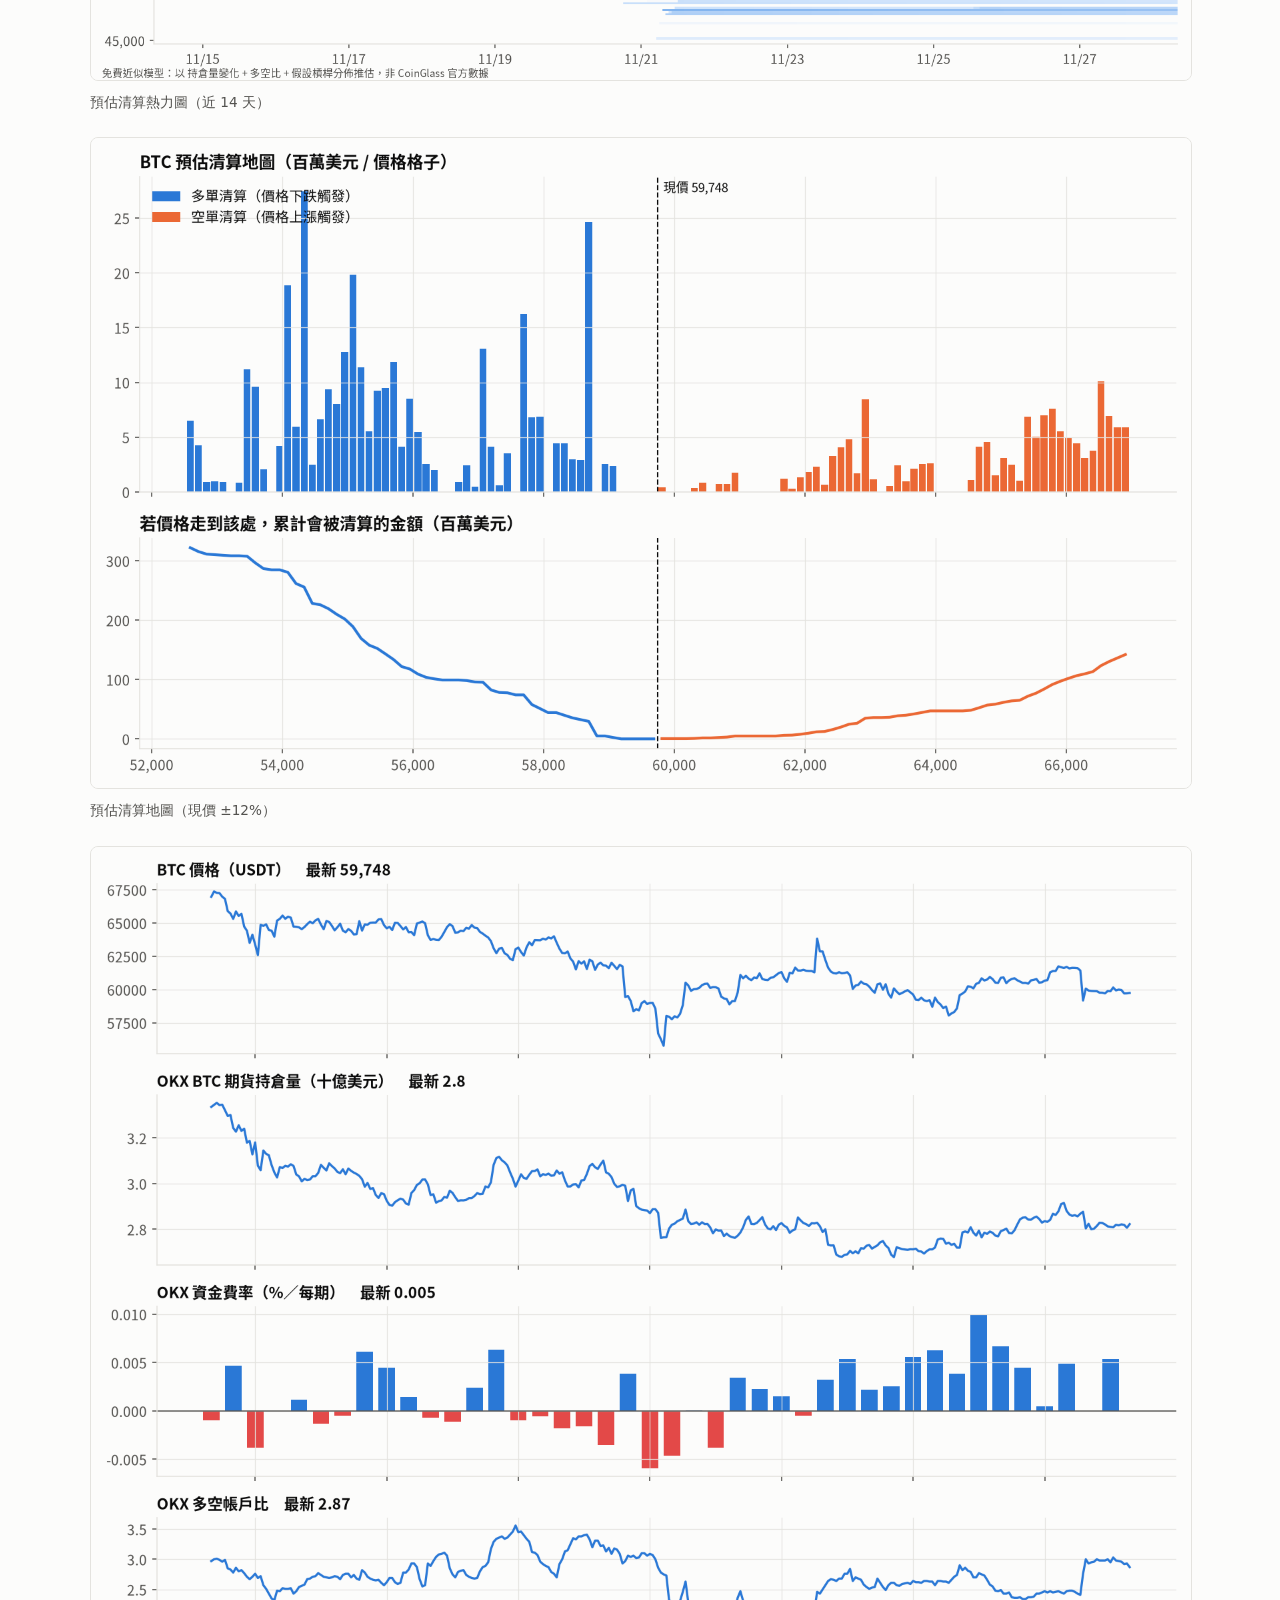
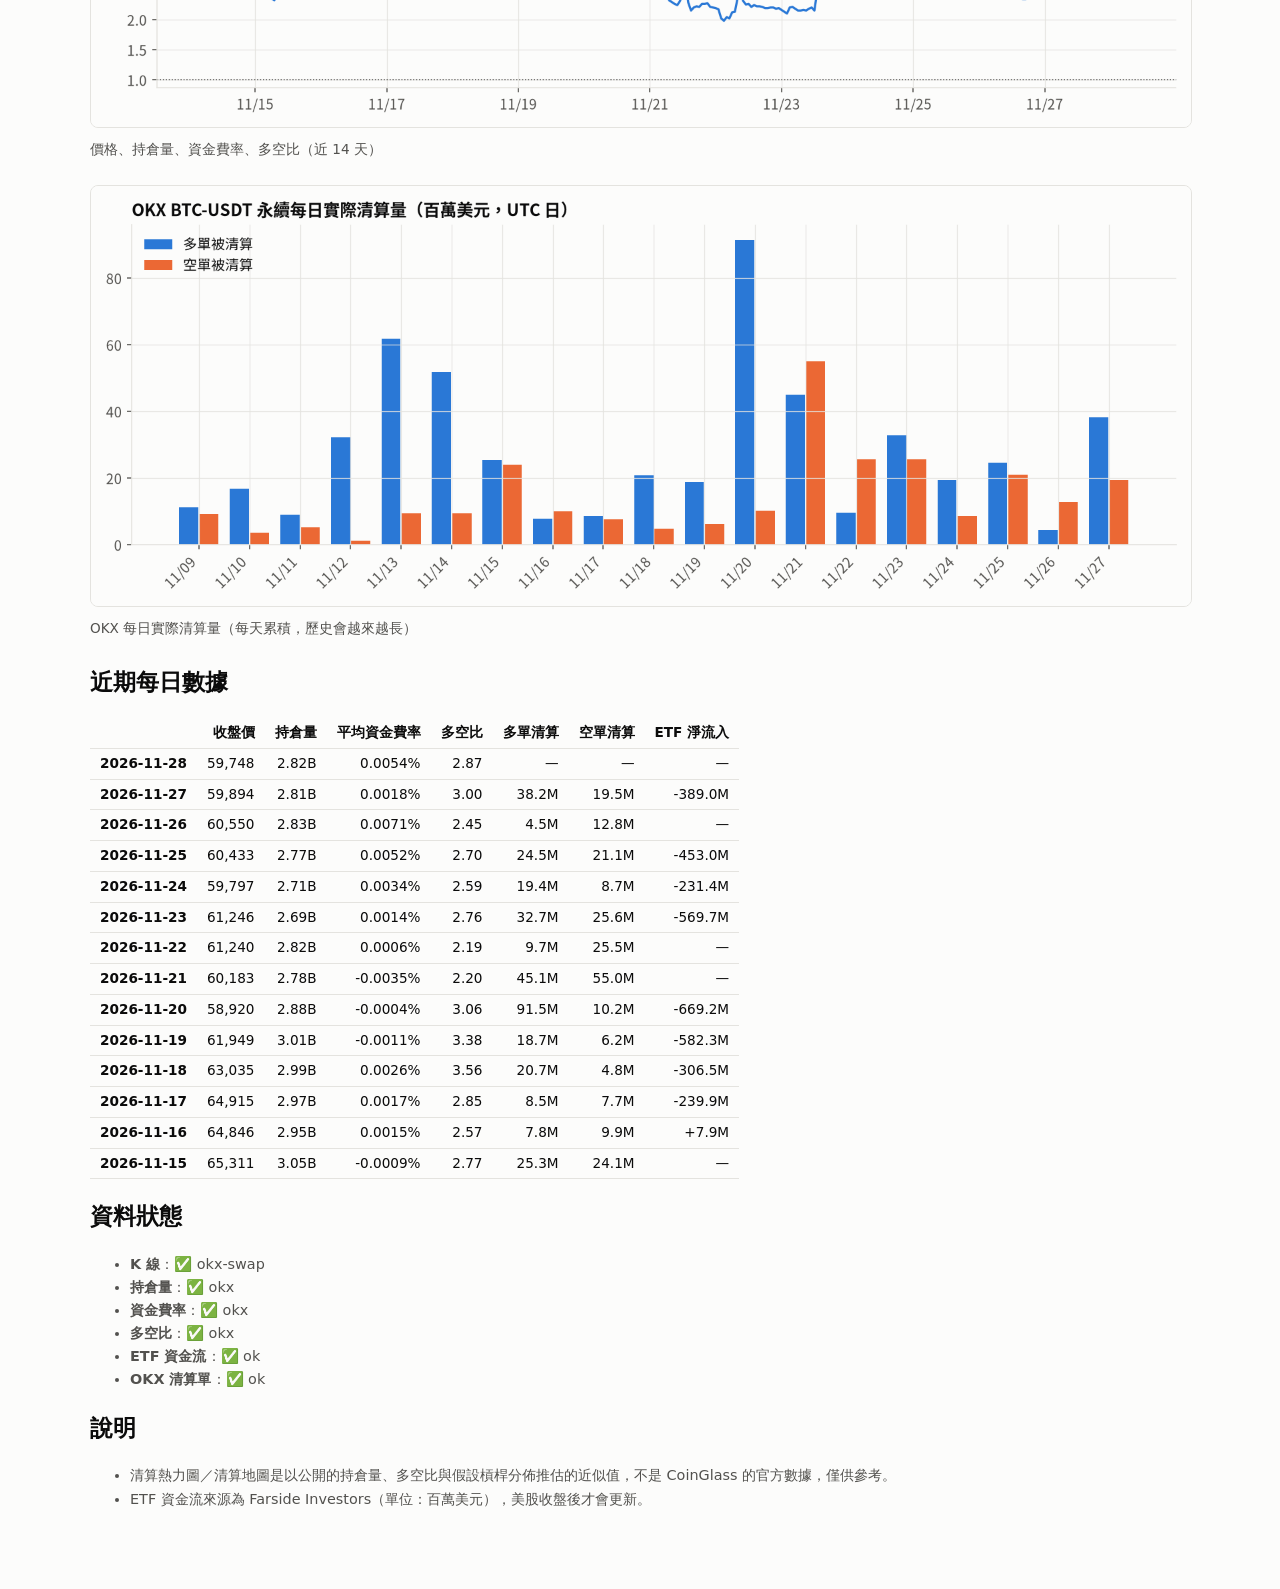
==== commit 9516cca0: "chore: BTC daily update 2026-11-28 07:45 UTC" ====
--- a/docs/index.html
+++ b/docs/index.html
@@ -21,8 +21,8 @@
 table.data th, table.data td { padding:4px 10px; border-bottom:1px solid var(--line); text-align:right; white-space:nowrap; }
 </style></head><body><main>
 <h1>BTC 每日資金流與清算</h1>
-<div class="muted">更新時間：2026-11-27 21:15 UTC　·　全部使用免費公開資料</div>
-<div class="tiles"><div class="tile"><div class="lbl">紙上交易 v1 建議倉位</div><div class="val">空手</div><div class="sub">訊號日 2026-11-26　詳見 paper/</div></div><div class="tile"><div class="lbl">紙上交易 v2 建議倉位</div><div class="val">空手</div><div class="sub">訊號日 2026-11-26　詳見 paper_v2/</div></div><div class="tile"><div class="lbl">BTC 價格</div><div class="val">59,819</div><div class="sub">24h -1.60%</div></div><div class="tile"><div class="lbl">ETF 淨流入（最近交易日）</div><div class="val">+0.0M</div><div class="sub">2026-11-27　5 日合計 -1,923M</div></div><div class="tile"><div class="lbl">OKX 期貨持倉量</div><div class="val">$2.83B</div><div class="sub">24h -0.98%</div></div><div class="tile"><div class="lbl">資金費率（最新一期）</div><div class="val">-0.0001%</div><div class="sub"></div></div><div class="tile"><div class="lbl">下方最大清算區（多單）</div><div class="val">55,021</div><div class="sub">約 $21.9M</div></div><div class="tile"><div class="lbl">上方最大清算區（空單）</div><div class="val">66,611</div><div class="sub">約 $9.9M</div></div></div>
+<div class="muted">更新時間：2026-11-28 07:45 UTC　·　全部使用免費公開資料</div>
+<div class="tiles"><div class="tile"><div class="lbl">紙上交易 v1 建議倉位</div><div class="val">空手</div><div class="sub">訊號日 2026-11-26　詳見 paper/</div></div><div class="tile"><div class="lbl">紙上交易 v2 建議倉位</div><div class="val">空手</div><div class="sub">訊號日 2026-11-26　詳見 paper_v2/</div></div><div class="tile"><div class="lbl">BTC 價格</div><div class="val">59,748</div><div class="sub">24h -3.04%</div></div><div class="tile"><div class="lbl">ETF 淨流入（最近交易日）</div><div class="val">-389.0M</div><div class="sub">2026-11-27　5 日合計 -2,312M</div></div><div class="tile"><div class="lbl">OKX 期貨持倉量</div><div class="val">$2.82B</div><div class="sub">24h -3.18%</div></div><div class="tile"><div class="lbl">資金費率（最新一期）</div><div class="val">0.0054%</div><div class="sub"></div></div><div class="tile"><div class="lbl">下方最大清算區（多單）</div><div class="val">54,333</div><div class="sub">約 $27.4M</div></div><div class="tile"><div class="lbl">上方最大清算區（空單）</div><div class="val">67,279</div><div class="sub">約 $12.3M</div></div></div>
 <figure><img src="img/etf_flows.png" alt="BTC 現貨 ETF 每日淨流入與累計淨流入" loading="lazy"><figcaption>BTC 現貨 ETF 每日淨流入與累計淨流入</figcaption></figure><figure><img src="img/liq_heatmap.png" alt="預估清算熱力圖（近 14 天）" loading="lazy"><figcaption>預估清算熱力圖（近 14 天）</figcaption></figure><figure><img src="img/liq_map.png" alt="預估清算地圖（現價 ±12%）" loading="lazy"><figcaption>預估清算地圖（現價 ±12%）</figcaption></figure><figure><img src="img/derivatives.png" alt="價格、持倉量、資金費率、多空比（近 14 天）" loading="lazy"><figcaption>價格、持倉量、資金費率、多空比（近 14 天）</figcaption></figure><figure><img src="img/liquidations_daily.png" alt="OKX 每日實際清算量（每天累積，歷史會越來越長）" loading="lazy"><figcaption>OKX 每日實際清算量（每天累積，歷史會越來越長）</figcaption></figure>
 <h2>近期每日數據</h2><div class="scroll"><table class="dataframe data">
   <thead>
@@ -39,14 +39,24 @@
   </thead>
   <tbody>
     <tr>
-      <th>2026-11-27</th>
-      <td>59,819</td>
-      <td>2.83B</td>
-      <td>0.0018%</td>
-      <td>2.98</td>
+      <th>2026-11-28</th>
+      <td>59,748</td>
+      <td>2.82B</td>
+      <td>0.0054%</td>
+      <td>2.87</td>
       <td>—</td>
       <td>—</td>
-      <td>+0.0M</td>
+      <td>—</td>
+    </tr>
+    <tr>
+      <th>2026-11-27</th>
+      <td>59,894</td>
+      <td>2.81B</td>
+      <td>0.0018%</td>
+      <td>3.00</td>
+      <td>38.2M</td>
+      <td>19.5M</td>
+      <td>-389.0M</td>
     </tr>
     <tr>
       <th>2026-11-26</th>
@@ -54,8 +64,8 @@
       <td>2.83B</td>
       <td>0.0071%</td>
       <td>2.45</td>
-      <td>4.6M</td>
-      <td>13.8M</td>
+      <td>4.5M</td>
+      <td>12.8M</td>
       <td>—</td>
     </tr>
     <tr>
@@ -168,16 +178,6 @@
       <td>24.1M</td>
       <td>—</td>
     </tr>
-    <tr>
-      <th>2026-11-14</th>
-      <td>64,125</td>
-      <td>3.13B</td>
-      <td>0.0025%</td>
-      <td>2.71</td>
-      <td>51.8M</td>
-      <td>9.5M</td>
-      <td>—</td>
-    </tr>
   </tbody>
 </table></div>
 <h2>資料狀態</h2><ul class="muted"><li><b>K 線</b>：✅ okx-swap</li><li><b>持倉量</b>：✅ okx</li><li><b>資金費率</b>：✅ okx</li><li><b>多空比</b>：✅ okx</li><li><b>ETF 資金流</b>：✅ ok</li><li><b>OKX 清算單</b>：✅ ok</li></ul>
